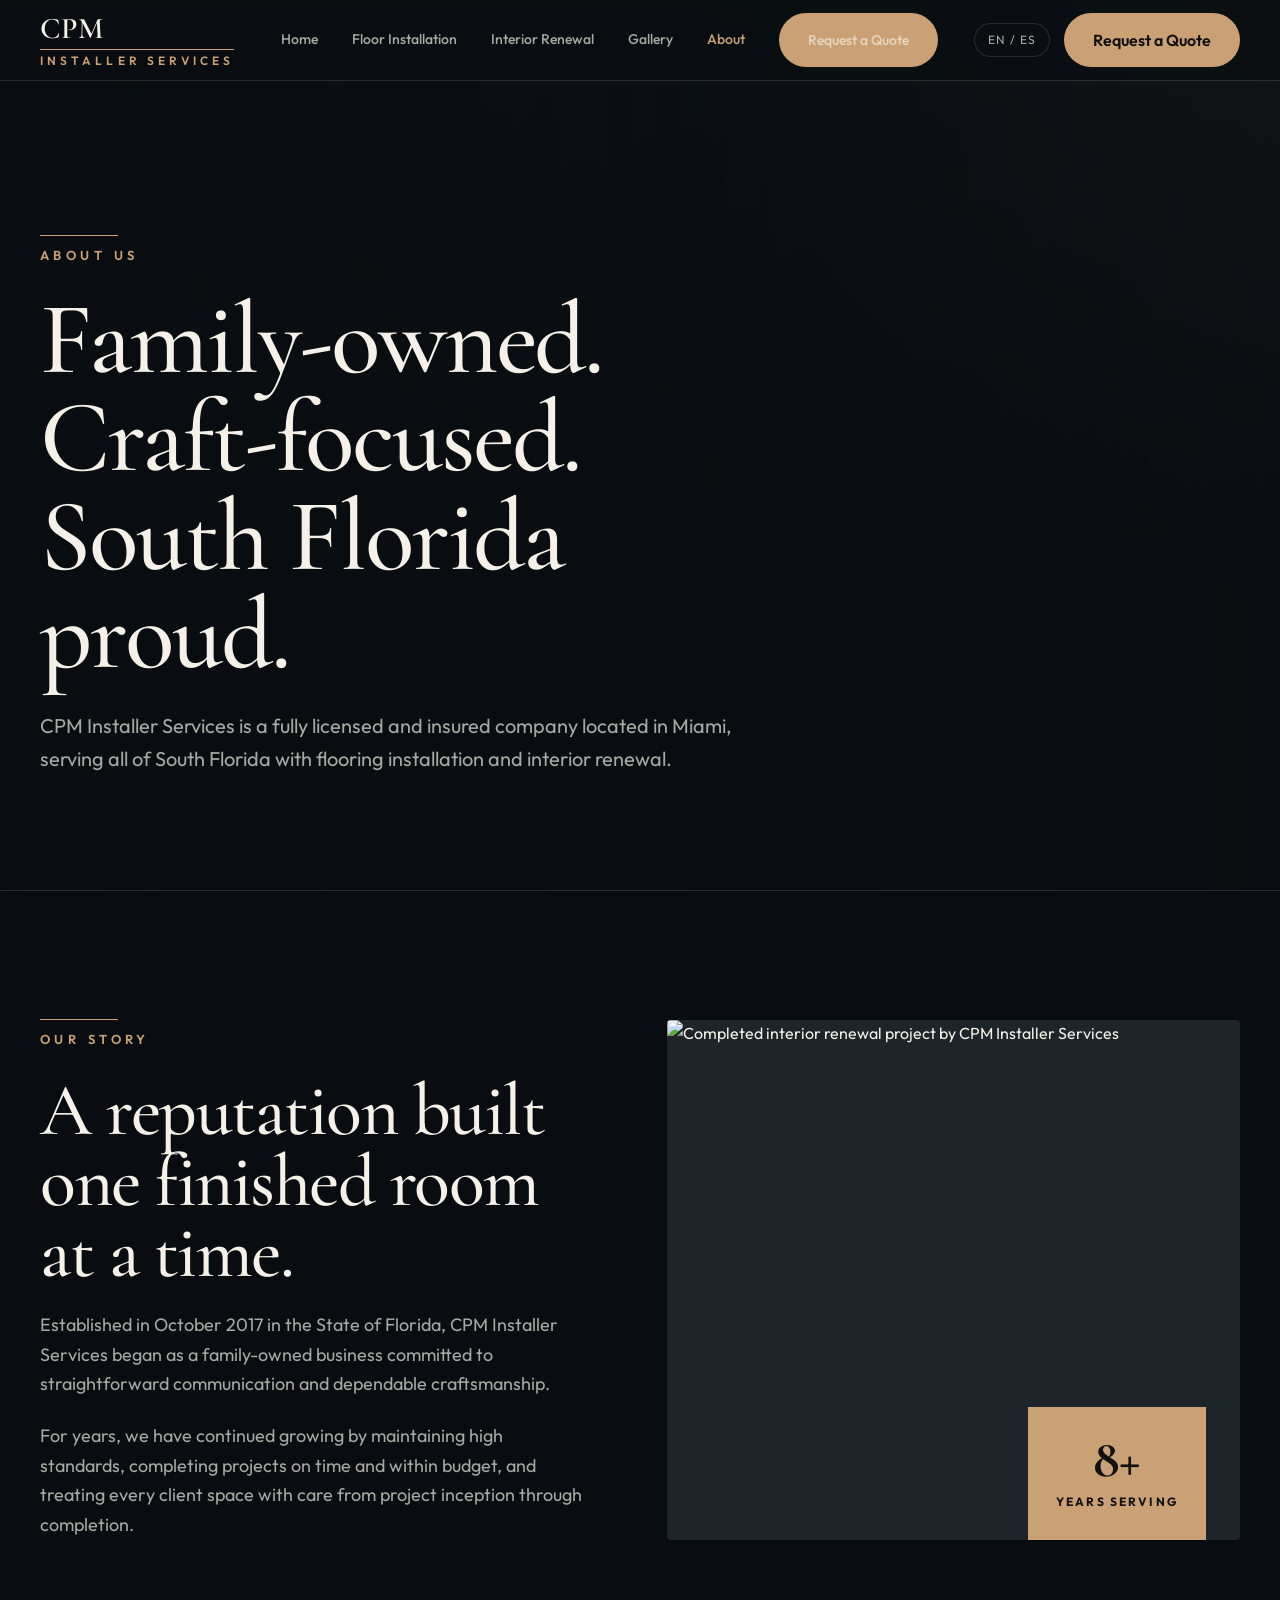
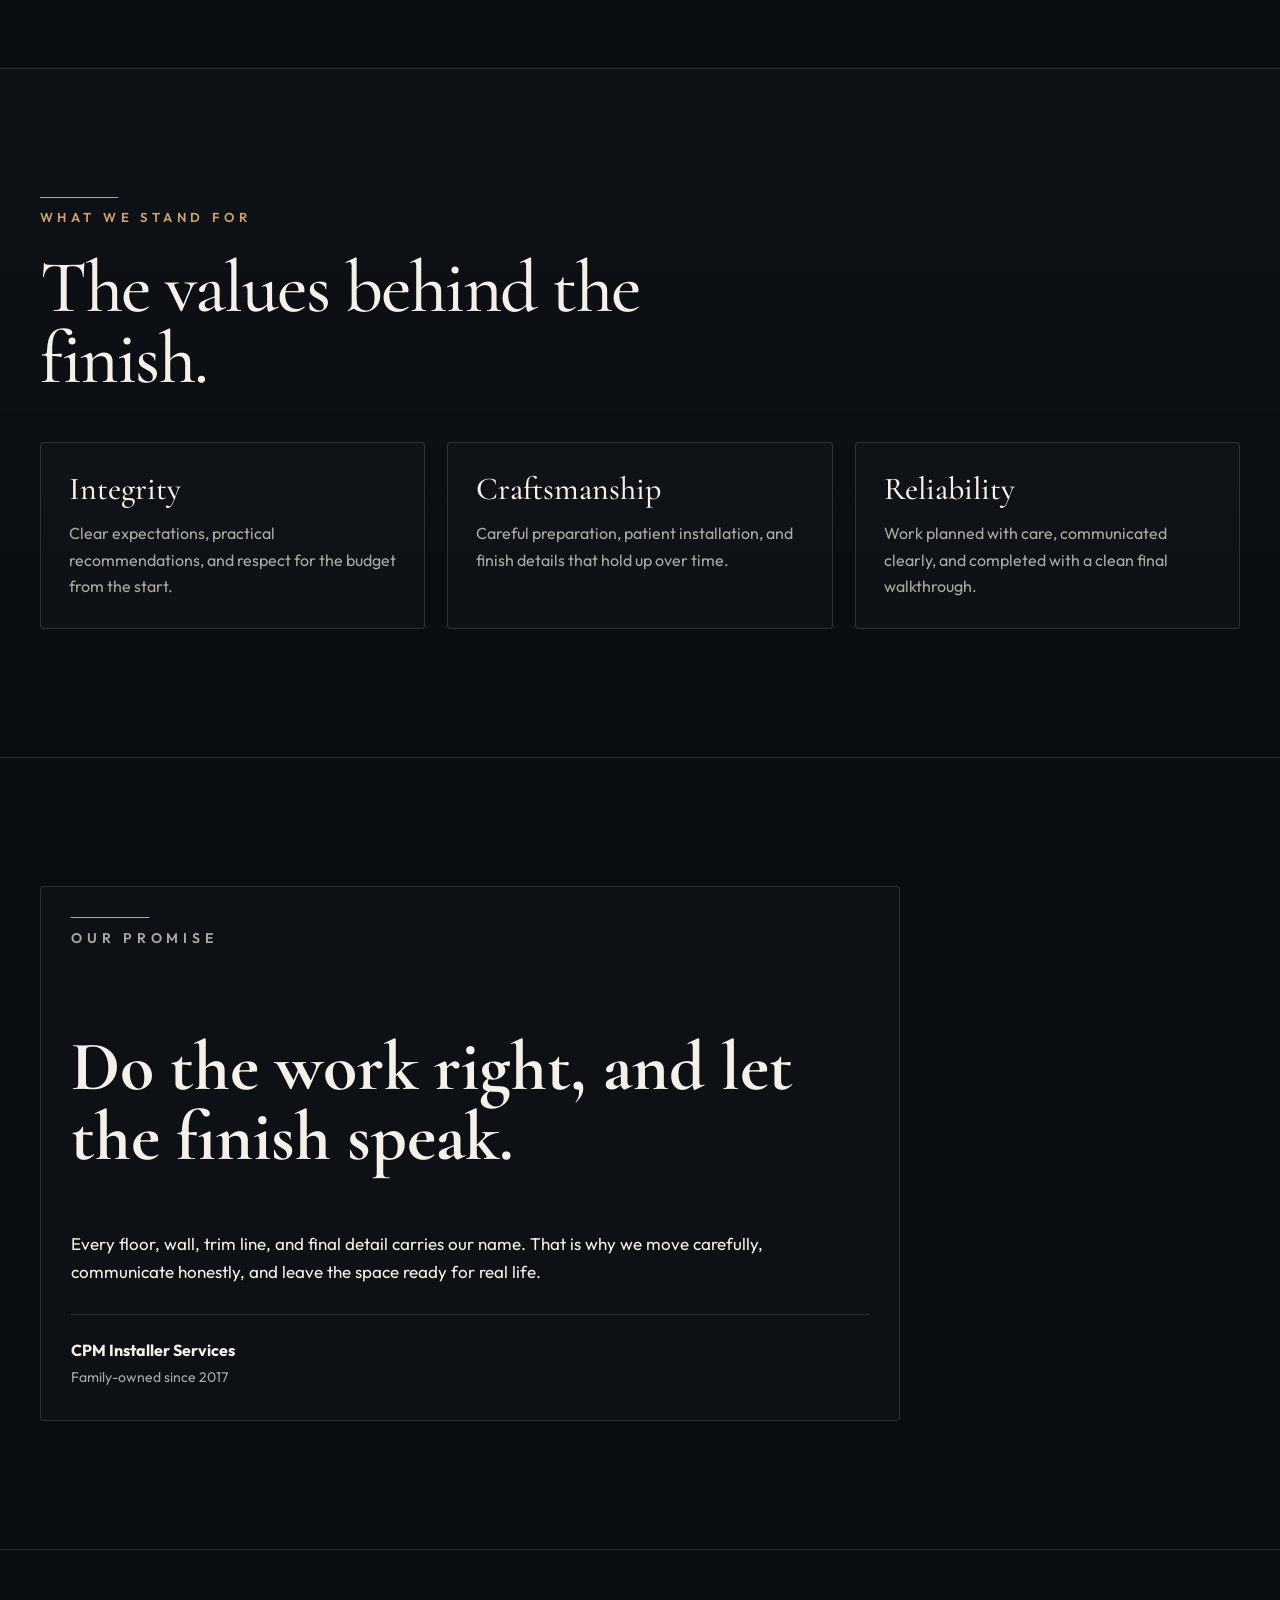
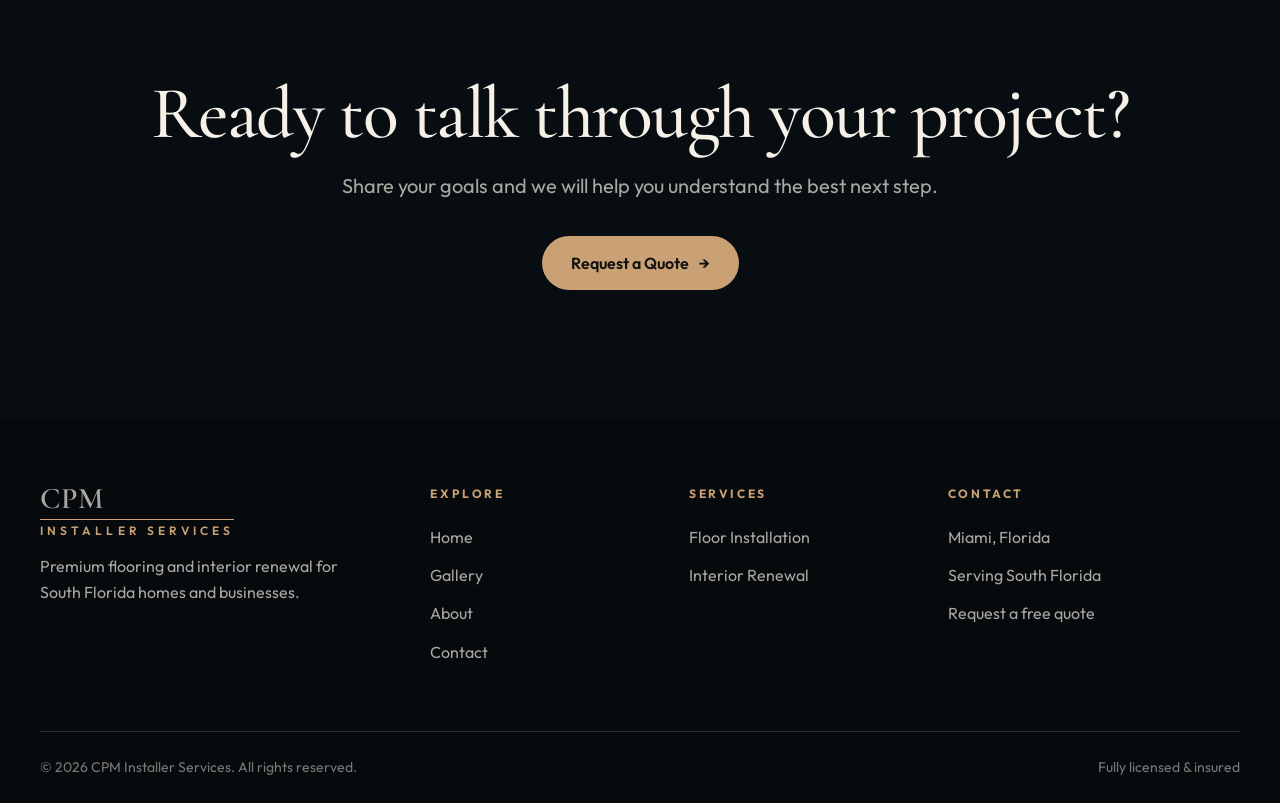
==== about.html @ 87f03cfb "upgrade style by codex" ====
<!DOCTYPE html>
<html lang="en">
<head>
  <meta charset="UTF-8">
  <meta name="viewport" content="width=device-width, initial-scale=1.0">
  <meta name="description" content="Learn about CPM Installer Services, a family-owned flooring and interior renewal company serving South Florida.">
  <title>About | CPM Installer Services</title>
  <link rel="preconnect" href="https://fonts.googleapis.com">
  <link rel="preconnect" href="https://fonts.gstatic.com" crossorigin>
  <link rel="stylesheet" href="./assets/css/style1.css">
</head>
<body>
  <div class="page-shell">
    <header class="site-header">
      <div class="container header-inner">
        <a class="brand" href="./index.html" aria-label="CPM Installer Services home">
          <span class="brand-main">CPM</span>
          <span class="brand-sub">Installer Services</span>
        </a>
        <nav class="main-nav" id="siteNav" aria-label="Primary navigation">
          <a href="./index.html">Home</a>
          <a href="./flooring.html">Floor Installation</a>
          <a href="./interior-renewal.html">Interior Renewal</a>
          <a href="./gallery.html">Gallery</a>
          <a href="./about.html">About</a>
          <a class="btn btn-primary mobile-quote" href="./contact.html">Request a Quote</a>
        </nav>
        <div class="header-actions">
          <span class="language-pill" aria-label="Language options">EN / ES</span>
          <a class="btn btn-primary" href="./contact.html">Request a Quote</a>
        </div>
        <button class="nav-toggle" id="navToggle" type="button" aria-label="Toggle navigation" aria-expanded="false" aria-controls="siteNav">
          <span class="nav-toggle-lines" aria-hidden="true"><span></span><span></span><span></span></span>
        </button>
      </div>
    </header>

    <main>
      <section class="page-hero" style="--page-hero-image: url('./assets/img/interior(18).jpg');">
        <div class="container">
          <span class="eyebrow">About Us</span>
          <h1>Family-owned. Craft-focused. South Florida proud.</h1>
          <p>CPM Installer Services is a fully licensed and insured company located in Miami, serving all of South Florida with flooring installation and interior renewal.</p>
        </div>
      </section>

      <section class="section" aria-labelledby="about-story-heading">
        <div class="container split">
          <div class="split-copy">
            <span class="eyebrow">Our Story</span>
            <h2 id="about-story-heading">A reputation built one finished room at a time.</h2>
            <p>Established in October 2017 in the State of Florida, CPM Installer Services began as a family-owned business committed to straightforward communication and dependable craftsmanship.</p>
            <p>For years, we have continued growing by maintaining high standards, completing projects on time and within budget, and treating every client space with care from project inception through completion.</p>
          </div>
          <div class="story-image">
            <img src="./assets/img/interior(20).jpg" alt="Completed interior renewal project by CPM Installer Services">
            <div class="story-badge">
              <strong>8+</strong>
              <span>Years Serving</span>
            </div>
          </div>
        </div>
      </section>

      <section class="section section-alt" aria-labelledby="values-heading">
        <div class="container">
          <div class="section-heading">
            <span class="eyebrow">What We Stand For</span>
            <h2 id="values-heading">The values behind the finish.</h2>
          </div>
          <div class="detail-grid">
            <article class="value-card">
              <h3>Integrity</h3>
              <p>Clear expectations, practical recommendations, and respect for the budget from the start.</p>
            </article>
            <article class="value-card">
              <h3>Craftsmanship</h3>
              <p>Careful preparation, patient installation, and finish details that hold up over time.</p>
            </article>
            <article class="value-card">
              <h3>Reliability</h3>
              <p>Work planned with care, communicated clearly, and completed with a clean final walkthrough.</p>
            </article>
          </div>
        </div>
      </section>

      <section class="section" aria-labelledby="promise-heading">
        <div class="container">
          <div class="testimonial-card" style="max-width: 860px;">
            <span class="eyebrow">Our Promise</span>
            <h2 id="promise-heading" style="font-family: 'Cormorant Garamond', Georgia, serif; font-size: clamp(42px, 6vw, 70px); line-height: 1;">Do the work right, and let the finish speak.</h2>
            <blockquote>Every floor, wall, trim line, and final detail carries our name. That is why we move carefully, communicate honestly, and leave the space ready for real life.</blockquote>
            <footer>
              <strong>CPM Installer Services</strong>
              <span>Family-owned since 2017</span>
            </footer>
          </div>
        </div>
      </section>

      <section class="cta-band" style="background-image: url('./assets/img/fondo-madera.jpg');" aria-labelledby="about-cta-heading">
        <div class="container">
          <h2 id="about-cta-heading">Ready to talk through your project?</h2>
          <p>Share your goals and we will help you understand the best next step.</p>
          <div class="hero-actions" style="justify-content: center;">
            <a class="btn btn-primary" href="./contact.html">Request a Quote <span aria-hidden="true">&rarr;</span></a>
          </div>
        </div>
      </section>
    </main>

    <footer class="site-footer">
      <div class="container footer-main">
        <div>
          <a class="brand" href="./index.html" aria-label="CPM Installer Services home">
            <span class="brand-main">CPM</span>
            <span class="brand-sub">Installer Services</span>
          </a>
          <p>Premium flooring and interior renewal for South Florida homes and businesses.</p>
        </div>
        <div>
          <h3>Explore</h3>
          <ul class="footer-links">
            <li><a href="./index.html">Home</a></li>
            <li><a href="./gallery.html">Gallery</a></li>
            <li><a href="./about.html">About</a></li>
            <li><a href="./contact.html">Contact</a></li>
          </ul>
        </div>
        <div>
          <h3>Services</h3>
          <ul class="footer-links">
            <li><a href="./flooring.html">Floor Installation</a></li>
            <li><a href="./interior-renewal.html">Interior Renewal</a></li>
          </ul>
        </div>
        <div>
          <h3>Contact</h3>
          <ul class="footer-contact">
            <li>Miami, Florida</li>
            <li>Serving South Florida</li>
            <li><a href="./contact.html">Request a free quote</a></li>
          </ul>
        </div>
      </div>
      <div class="container footer-bottom">
        <span>&copy; 2026 CPM Installer Services. All rights reserved.</span>
        <span>Fully licensed &amp; insured</span>
      </div>
    </footer>
  </div>

  <script src="./assets/js/js2.js"></script>
</body>
</html>
---- assets/css/style1.css ----
@import url('https://fonts.googleapis.com/css2?family=Cormorant+Garamond:wght@400;500;600;700&family=Outfit:wght@300;400;500;600;700&display=swap');

:root {
  --obsidian: #090d11;
  --charcoal: #10151a;
  --charcoal-soft: #151b20;
  --ink: #1d242a;
  --ivory: #f5f1e8;
  --muted: rgba(245, 241, 232, 0.68);
  --faint: rgba(245, 241, 232, 0.1);
  --champagne: #caa174;
  --champagne-hover: #ddb482;
  --line: rgba(245, 241, 232, 0.14);
  --shadow: 0 24px 70px rgba(0, 0, 0, 0.34);
  --container: 1200px;
}

* {
  box-sizing: border-box;
}

html {
  scroll-behavior: smooth;
}

body {
  margin: 0;
  min-width: 320px;
  overflow-x: hidden;
  background: var(--obsidian);
  color: var(--ivory);
  font-family: 'Outfit', Arial, sans-serif;
  font-size: 16px;
  line-height: 1.65;
}

body.nav-open {
  overflow: hidden;
}

img {
  display: block;
  max-width: 100%;
}

a {
  color: inherit;
  text-decoration: none;
}

button,
input,
select,
textarea {
  font: inherit;
}

.page-shell {
  min-height: 100vh;
  background:
    radial-gradient(circle at top right, rgba(202, 161, 116, 0.08), transparent 34rem),
    linear-gradient(180deg, var(--charcoal), var(--obsidian) 38rem);
}

.container {
  width: min(100% - 40px, var(--container));
  margin: 0 auto;
}

.site-header {
  position: sticky;
  top: 0;
  z-index: 30;
  border-bottom: 1px solid var(--line);
  background: rgba(9, 13, 17, 0.86);
  -webkit-backdrop-filter: blur(18px);
  backdrop-filter: blur(18px);
}

.header-inner {
  display: flex;
  align-items: center;
  min-height: 80px;
  gap: 28px;
}

.brand {
  display: inline-flex;
  flex-direction: column;
  line-height: 1;
  min-width: 205px;
}

.brand-main {
  font-family: 'Cormorant Garamond', Georgia, serif;
  font-size: 30px;
  font-weight: 600;
  letter-spacing: 0.04em;
  text-transform: uppercase;
}

.brand-sub {
  width: max-content;
  margin-top: 5px;
  padding-top: 5px;
  border-top: 1px solid var(--champagne);
  color: var(--champagne);
  font-size: 12px;
  font-weight: 600;
  letter-spacing: 0.34em;
  text-transform: uppercase;
}

.main-nav {
  display: flex;
  align-items: center;
  justify-content: center;
  flex: 1;
  gap: 34px;
}

.main-nav a {
  color: var(--muted);
  font-size: 14px;
  font-weight: 500;
  transition: color 180ms ease;
}

.main-nav a:hover,
.main-nav a:focus,
.main-nav a.active {
  color: var(--champagne);
}

.header-actions {
  display: flex;
  align-items: center;
  gap: 14px;
}

.language-pill {
  display: inline-flex;
  align-items: center;
  min-height: 34px;
  padding: 0 13px;
  border: 1px solid var(--line);
  border-radius: 999px;
  color: var(--muted);
  font-size: 12px;
  letter-spacing: 0.08em;
  transition: border-color 180ms ease, color 180ms ease;
}

.language-pill:hover,
.language-pill:focus {
  border-color: var(--champagne);
  color: var(--champagne);
}

.nav-toggle {
  display: none;
  width: 42px;
  height: 42px;
  margin-left: auto;
  padding: 0;
  border: 1px solid var(--line);
  border-radius: 999px;
  background: transparent;
  color: var(--ivory);
  cursor: pointer;
  place-items: center;
}

.nav-toggle-lines {
  display: grid;
  gap: 5px;
}

.nav-toggle-lines span {
  display: block;
  width: 18px;
  height: 2px;
  background: currentColor;
}

.mobile-quote {
  display: none;
}

.btn {
  display: inline-flex;
  align-items: center;
  justify-content: center;
  gap: 10px;
  min-height: 54px;
  padding: 0 28px;
  border: 1px solid transparent;
  border-radius: 999px;
  font-weight: 600;
  line-height: 1;
  cursor: pointer;
  transition: transform 180ms ease, background-color 180ms ease, border-color 180ms ease, color 180ms ease;
}

.btn:hover,
.btn:focus {
  transform: translateY(-1px);
}

.btn-primary {
  background: var(--champagne);
  color: #111;
}

.btn-primary:hover,
.btn-primary:focus {
  background: var(--champagne-hover);
}

.btn-secondary {
  border-color: rgba(245, 241, 232, 0.28);
  color: var(--ivory);
  background: rgba(255, 255, 255, 0.02);
}

.btn-secondary:hover,
.btn-secondary:focus {
  border-color: var(--champagne);
  color: var(--champagne);
}

.link-arrow {
  color: var(--champagne);
  font-weight: 500;
  transition: gap 180ms ease, color 180ms ease;
}

.link-arrow:hover,
.link-arrow:focus {
  color: var(--champagne-hover);
}

.hero {
  position: relative;
  display: flex;
  align-items: flex-end;
  min-height: min(840px, calc(100vh - 118px));
  overflow: hidden;
  background-position: center;
  background-size: cover;
}

.hero::before {
  content: "";
  position: absolute;
  inset: 0;
  background:
    linear-gradient(90deg, rgba(9, 13, 17, 0.94) 0%, rgba(9, 13, 17, 0.65) 48%, rgba(9, 13, 17, 0.54) 100%),
    linear-gradient(180deg, rgba(9, 13, 17, 0.1) 0%, rgba(9, 13, 17, 0.72) 100%);
}

.hero-content {
  position: relative;
  z-index: 1;
  width: min(100%, 790px);
  padding: clamp(76px, 13vh, 170px) 0 clamp(58px, 10vh, 120px);
}

.eyebrow {
  display: inline-block;
  margin: 0 0 24px;
  color: var(--champagne);
  font-size: 13px;
  font-weight: 600;
  letter-spacing: 0.34em;
  text-transform: uppercase;
}

.eyebrow::before {
  content: "";
  display: block;
  width: 78px;
  height: 1px;
  margin-bottom: 9px;
  background: var(--champagne);
}

.hero h1,
.page-hero h1,
.section-heading h2,
.split-copy h2,
.cta-band h2 {
  margin: 0;
  font-family: 'Cormorant Garamond', Georgia, serif;
  font-weight: 500;
  line-height: 0.96;
  letter-spacing: -0.02em;
}

.hero h1 {
  font-size: clamp(58px, 8vw, 112px);
  max-width: 850px;
}

.lead {
  max-width: 690px;
  margin: 26px 0 0;
  color: var(--muted);
  font-size: clamp(18px, 2vw, 22px);
  font-weight: 500;
}

.hero-actions,
.section-actions {
  display: flex;
  flex-wrap: wrap;
  gap: 16px;
  margin-top: 34px;
}

.stats-strip {
  display: grid;
  grid-template-columns: repeat(4, 1fr);
  border-top: 1px solid var(--line);
  border-bottom: 1px solid var(--line);
  background: rgba(9, 13, 17, 0.72);
}

.stat-item {
  padding: 30px 28px;
  border-right: 1px solid var(--line);
}

.stat-item:last-child {
  border-right: 0;
}

.stat-number {
  display: block;
  font-family: 'Cormorant Garamond', Georgia, serif;
  font-size: clamp(42px, 5vw, 62px);
  line-height: 1;
}

.stat-label {
  display: block;
  margin-top: 8px;
  color: var(--champagne);
  font-size: 12px;
  font-weight: 600;
  letter-spacing: 0.18em;
  text-transform: uppercase;
}

.section {
  padding: clamp(78px, 10vw, 130px) 0;
  border-bottom: 1px solid var(--line);
}

.section-alt {
  background: linear-gradient(180deg, rgba(255, 255, 255, 0.018), rgba(255, 255, 255, 0));
}

.section-heading {
  max-width: 760px;
  margin-bottom: 48px;
}

.section-heading h2,
.split-copy h2,
.cta-band h2 {
  font-size: clamp(44px, 6vw, 74px);
}

.section-heading p,
.split-copy p {
  margin: 22px 0 0;
  color: var(--muted);
  font-size: 18px;
}

.services-grid {
  display: grid;
  grid-template-columns: repeat(2, minmax(0, 1fr));
  gap: 28px;
}

.service-card {
  position: relative;
  display: flex;
  align-items: flex-end;
  min-height: 460px;
  overflow: hidden;
  border: 1px solid var(--line);
  border-radius: 4px;
  background: var(--ink);
}

.service-card img,
.gallery-item img,
.work-tile img,
.story-image img {
  width: 100%;
  height: 100%;
  object-fit: cover;
  transition: transform 500ms ease, filter 500ms ease;
}

.service-card img {
  position: absolute;
  inset: 0;
  filter: saturate(0.9) brightness(0.74);
}

.service-card::after {
  content: "";
  position: absolute;
  inset: 0;
  background: linear-gradient(180deg, transparent 18%, rgba(9, 13, 17, 0.9) 100%);
}

.service-card:hover img,
.gallery-item:hover img,
.work-tile:hover img {
  transform: scale(1.045);
  filter: saturate(1.02) brightness(0.86);
}

.service-card-content {
  position: relative;
  z-index: 1;
  padding: 34px;
}

.service-card h3,
.process-card h3,
.testimonial-card h3,
.value-card h3,
.detail-card h3 {
  margin: 0;
  font-family: 'Cormorant Garamond', Georgia, serif;
  font-size: 32px;
  font-weight: 500;
  line-height: 1.1;
}

.service-card p,
.process-card p,
.testimonial-card p,
.value-card p,
.detail-card p {
  margin: 14px 0 0;
  color: var(--muted);
}

.split {
  display: grid;
  grid-template-columns: minmax(0, 0.96fr) minmax(0, 1fr);
  gap: clamp(36px, 7vw, 76px);
  align-items: center;
}

.story-image {
  position: relative;
  overflow: hidden;
  min-height: 520px;
  border-radius: 4px;
  background: var(--ink);
}

.story-badge {
  position: absolute;
  right: 34px;
  bottom: 0;
  min-width: 170px;
  padding: 28px;
  background: var(--champagne);
  color: #111;
  text-align: center;
}

.story-badge strong {
  display: block;
  font-family: 'Cormorant Garamond', Georgia, serif;
  font-size: 54px;
  line-height: 0.9;
}

.story-badge span {
  display: block;
  margin-top: 8px;
  font-size: 12px;
  font-weight: 700;
  letter-spacing: 0.18em;
  text-transform: uppercase;
}

.process-grid {
  display: grid;
  grid-template-columns: repeat(4, 1fr);
  gap: 28px;
}

.process-card,
.testimonial-card,
.value-card,
.detail-card {
  border-top: 1px solid var(--line);
  padding-top: 30px;
}

.process-number {
  display: block;
  margin-bottom: 18px;
  color: rgba(202, 161, 116, 0.38);
  font-family: 'Cormorant Garamond', Georgia, serif;
  font-size: 42px;
  line-height: 1;
}

.masonry-grid {
  display: grid;
  grid-template-columns: 1.2fr 0.8fr 0.8fr;
  grid-auto-rows: 210px;
  gap: 16px;
}

.work-tile,
.gallery-item {
  position: relative;
  overflow: hidden;
  border-radius: 4px;
  background: var(--ink);
}

.work-tile.large {
  grid-row: span 2;
}

.work-tile::after,
.gallery-item::after {
  content: "";
  position: absolute;
  inset: 0;
  background: linear-gradient(180deg, transparent, rgba(9, 13, 17, 0.28));
  pointer-events: none;
}

.testimonials-grid {
  display: grid;
  grid-template-columns: repeat(3, 1fr);
  gap: 24px;
}

.testimonial-card {
  padding: 30px;
  border: 1px solid var(--line);
  border-radius: 4px;
  background: rgba(255, 255, 255, 0.018);
}

.testimonial-card blockquote {
  margin: 0;
  color: var(--ivory);
  font-size: 17px;
}

.testimonial-card footer {
  margin-top: 28px;
  padding-top: 22px;
  border-top: 1px solid var(--line);
}

.testimonial-card strong {
  display: block;
}

.testimonial-card span {
  color: var(--muted);
  font-size: 14px;
}

.cta-band {
  position: relative;
  overflow: hidden;
  padding: clamp(84px, 10vw, 130px) 0;
  background-position: center;
  background-size: cover;
  text-align: center;
}

.cta-band::before {
  content: "";
  position: absolute;
  inset: 0;
  background: rgba(9, 13, 17, 0.72);
}

.cta-band .container {
  position: relative;
  z-index: 1;
}

.cta-band p {
  max-width: 620px;
  margin: 20px auto 0;
  color: var(--muted);
  font-size: 20px;
}

.page-hero {
  padding: clamp(92px, 12vw, 160px) 0 clamp(70px, 9vw, 120px);
  border-bottom: 1px solid var(--line);
  background:
    linear-gradient(90deg, rgba(9, 13, 17, 0.95), rgba(9, 13, 17, 0.62)),
    var(--page-hero-image, none);
  background-position: center;
  background-size: cover;
}

.page-hero h1 {
  max-width: 760px;
  font-size: clamp(56px, 8vw, 104px);
}

.page-hero p {
  max-width: 720px;
  margin: 26px 0 0;
  color: var(--muted);
  font-size: 20px;
}

.detail-grid {
  display: grid;
  grid-template-columns: repeat(3, 1fr);
  gap: 22px;
}

.detail-card,
.value-card {
  padding: 28px;
  border: 1px solid var(--line);
  border-radius: 4px;
  background: rgba(255, 255, 255, 0.018);
}

.list-grid {
  display: grid;
  grid-template-columns: repeat(3, 1fr);
  gap: 14px;
  margin: 30px 0 0;
  padding: 0;
  list-style: none;
}

.list-grid li {
  padding: 16px 18px;
  border: 1px solid var(--line);
  border-radius: 999px;
  color: var(--ivory);
  text-align: center;
}

.gallery-toolbar {
  display: flex;
  flex-wrap: wrap;
  gap: 12px;
  margin-bottom: 34px;
}

.filter-btn {
  min-height: 42px;
  padding: 0 18px;
  border: 1px solid var(--line);
  border-radius: 999px;
  background: transparent;
  color: var(--muted);
  cursor: pointer;
  font-size: 13px;
  font-weight: 700;
  letter-spacing: 0.16em;
  text-transform: uppercase;
  transition: border-color 180ms ease, color 180ms ease, background-color 180ms ease;
}

.filter-btn:hover,
.filter-btn:focus,
.filter-btn.active {
  border-color: var(--champagne);
  background: rgba(202, 161, 116, 0.08);
  color: var(--champagne);
}

.gallery-grid {
  display: grid;
  grid-template-columns: repeat(4, 1fr);
  grid-auto-rows: 250px;
  gap: 16px;
}

.gallery-item.wide {
  grid-column: span 2;
}

.gallery-item.tall {
  grid-row: span 2;
}

.gallery-caption {
  position: absolute;
  left: 18px;
  right: 18px;
  bottom: 18px;
  z-index: 1;
  color: var(--ivory);
  font-weight: 600;
}

.quote-layout {
  display: grid;
  grid-template-columns: minmax(0, 1.05fr) minmax(300px, 0.75fr);
  gap: 48px;
  align-items: start;
}

.quote-form {
  display: grid;
  gap: 18px;
  padding: 32px;
  border: 1px solid var(--line);
  border-radius: 4px;
  background: rgba(255, 255, 255, 0.025);
  box-shadow: var(--shadow);
}

.form-row {
  display: grid;
  grid-template-columns: repeat(2, 1fr);
  gap: 18px;
}

.field {
  display: grid;
  gap: 8px;
}

.field label {
  color: var(--champagne);
  font-size: 12px;
  font-weight: 700;
  letter-spacing: 0.16em;
  text-transform: uppercase;
}

.field input,
.field select,
.field textarea {
  width: 100%;
  min-height: 54px;
  padding: 13px 16px;
  border: 1px solid var(--line);
  border-radius: 4px;
  background: rgba(9, 13, 17, 0.72);
  color: var(--ivory);
  outline: none;
  transition: border-color 180ms ease, box-shadow 180ms ease;
}

.field textarea {
  min-height: 150px;
  resize: vertical;
}

.field input:focus,
.field select:focus,
.field textarea:focus {
  border-color: var(--champagne);
  box-shadow: 0 0 0 3px rgba(202, 161, 116, 0.14);
}

.contact-panel {
  padding: 32px;
  border: 1px solid var(--line);
  border-radius: 4px;
  background: rgba(255, 255, 255, 0.018);
}

.contact-list {
  display: grid;
  gap: 22px;
  margin: 0;
  padding: 0;
  list-style: none;
}

.contact-list span {
  display: block;
  color: var(--champagne);
  font-size: 12px;
  font-weight: 700;
  letter-spacing: 0.16em;
  text-transform: uppercase;
}

.contact-list strong {
  display: block;
  margin-top: 5px;
  color: var(--ivory);
  font-size: 18px;
}

.site-footer {
  background: #070a0d;
}

.footer-main {
  display: grid;
  grid-template-columns: 1.15fr 0.7fr 0.7fr 1fr;
  gap: 54px;
  padding: 66px 0;
}

.footer-main h3 {
  margin: 0 0 20px;
  color: var(--champagne);
  font-size: 12px;
  font-weight: 700;
  letter-spacing: 0.22em;
  text-transform: uppercase;
}

.footer-main p,
.footer-main a,
.footer-main li {
  color: var(--muted);
}

.footer-main a:hover,
.footer-main a:focus {
  color: var(--ivory);
}

.footer-links,
.footer-contact {
  display: grid;
  gap: 12px;
  margin: 0;
  padding: 0;
  list-style: none;
}

.footer-bottom {
  display: flex;
  justify-content: space-between;
  gap: 24px;
  padding: 24px 0;
  border-top: 1px solid var(--line);
  color: rgba(245, 241, 232, 0.48);
  font-size: 14px;
}

.social-links {
  display: flex;
  gap: 12px;
  margin-top: 24px;
}

.social-links a {
  display: grid;
  place-items: center;
  width: 40px;
  height: 40px;
  border: 1px solid var(--line);
  border-radius: 999px;
  color: var(--muted);
  font-size: 12px;
  font-weight: 700;
}

.hidden {
  display: none !important;
}

.visually-hidden {
  position: absolute;
  width: 1px;
  height: 1px;
  padding: 0;
  margin: -1px;
  overflow: hidden;
  clip: rect(0, 0, 0, 0);
  white-space: nowrap;
  border: 0;
}

@media (max-width: 980px) {
  .header-inner {
    justify-content: space-between;
    min-height: 72px;
    gap: 16px;
  }

  .main-nav,
  .header-actions {
    display: none;
  }

  .nav-toggle {
    display: grid;
    flex: 0 0 42px;
    margin-left: 0;
  }

  .main-nav.is-open {
    position: fixed;
    inset: 72px 0 auto;
    display: grid;
    gap: 0;
    padding: 20px;
    border-bottom: 1px solid var(--line);
    background: rgba(9, 13, 17, 0.98);
  }

  .main-nav.is-open a {
    padding: 16px 0;
    border-bottom: 1px solid var(--line);
    font-size: 18px;
  }

  .mobile-quote {
    display: inline-flex;
    margin-top: 16px;
    justify-self: start;
  }

  .stats-strip,
  .services-grid,
  .split,
  .process-grid,
  .testimonials-grid,
  .detail-grid,
  .quote-layout,
  .footer-main {
    grid-template-columns: 1fr;
  }

  .stat-item {
    border-right: 0;
    border-bottom: 1px solid var(--line);
  }

  .stat-item:last-child {
    border-bottom: 0;
  }

  .masonry-grid,
  .gallery-grid {
    grid-template-columns: repeat(2, 1fr);
  }

  .footer-bottom {
    flex-direction: column;
  }
}

@media (max-width: 640px) {
  .site-header .container {
    width: 100%;
    padding: 0 16px;
  }

  .container {
    width: min(100% - 32px, var(--container));
  }

  .brand {
    flex: 1 1 auto;
    min-width: 0;
  }

  .brand-main {
    font-size: 25px;
  }

  .brand-sub {
    max-width: 100%;
    font-size: 10px;
    letter-spacing: 0.26em;
  }

  .hero {
    min-height: min(720px, calc(100vh - 110px));
  }

  .hero-content {
    width: 100%;
    padding: 58px 0 54px;
  }

  .eyebrow {
    display: block;
    max-width: 100%;
    font-size: 11px;
    line-height: 1.8;
    letter-spacing: 0.2em;
  }

  .hero h1,
  .page-hero h1 {
    max-width: 100%;
    font-size: clamp(40px, 11vw, 52px);
    line-height: 1;
    letter-spacing: 0;
    overflow-wrap: normal;
  }

  .section-heading h2,
  .split-copy h2,
  .cta-band h2 {
    font-size: clamp(38px, 11vw, 50px);
    line-height: 1;
    letter-spacing: 0;
  }

  .lead,
  .page-hero p,
  .section-heading p,
  .split-copy p {
    font-size: 17px;
    line-height: 1.65;
  }

  .hero-actions,
  .section-actions {
    align-items: stretch;
    flex-direction: column;
  }

  .btn {
    width: 100%;
  }

  .section {
    padding: 72px 0;
  }

  .service-card {
    min-height: 390px;
  }

  .story-image {
    min-height: 430px;
  }

  .story-badge {
    right: 18px;
    padding: 22px;
  }

  .masonry-grid,
  .gallery-grid,
  .list-grid,
  .form-row {
    grid-template-columns: 1fr;
  }

  .work-tile.large,
  .gallery-item.wide,
  .gallery-item.tall {
    grid-column: auto;
    grid-row: auto;
  }

  .masonry-grid,
  .gallery-grid {
    grid-auto-rows: 280px;
  }

  .quote-form,
  .contact-panel {
    padding: 24px;
  }
}
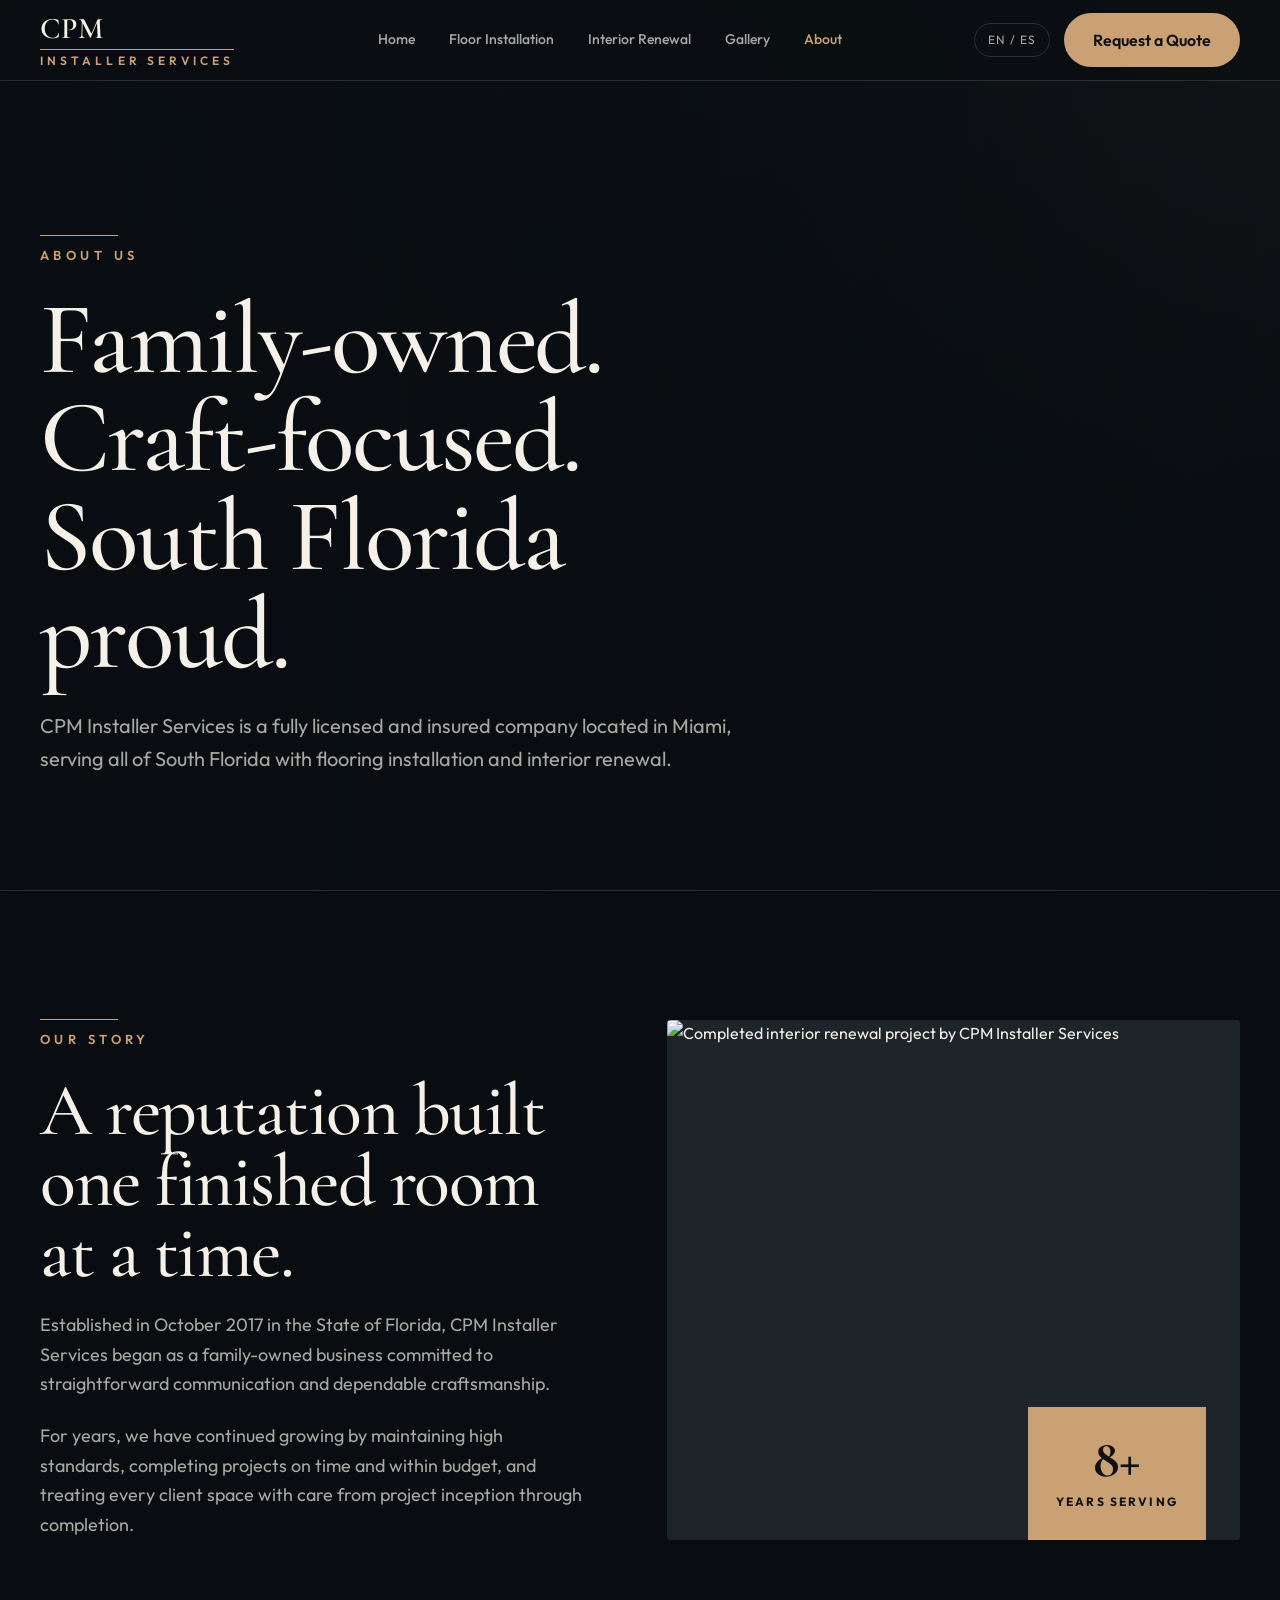
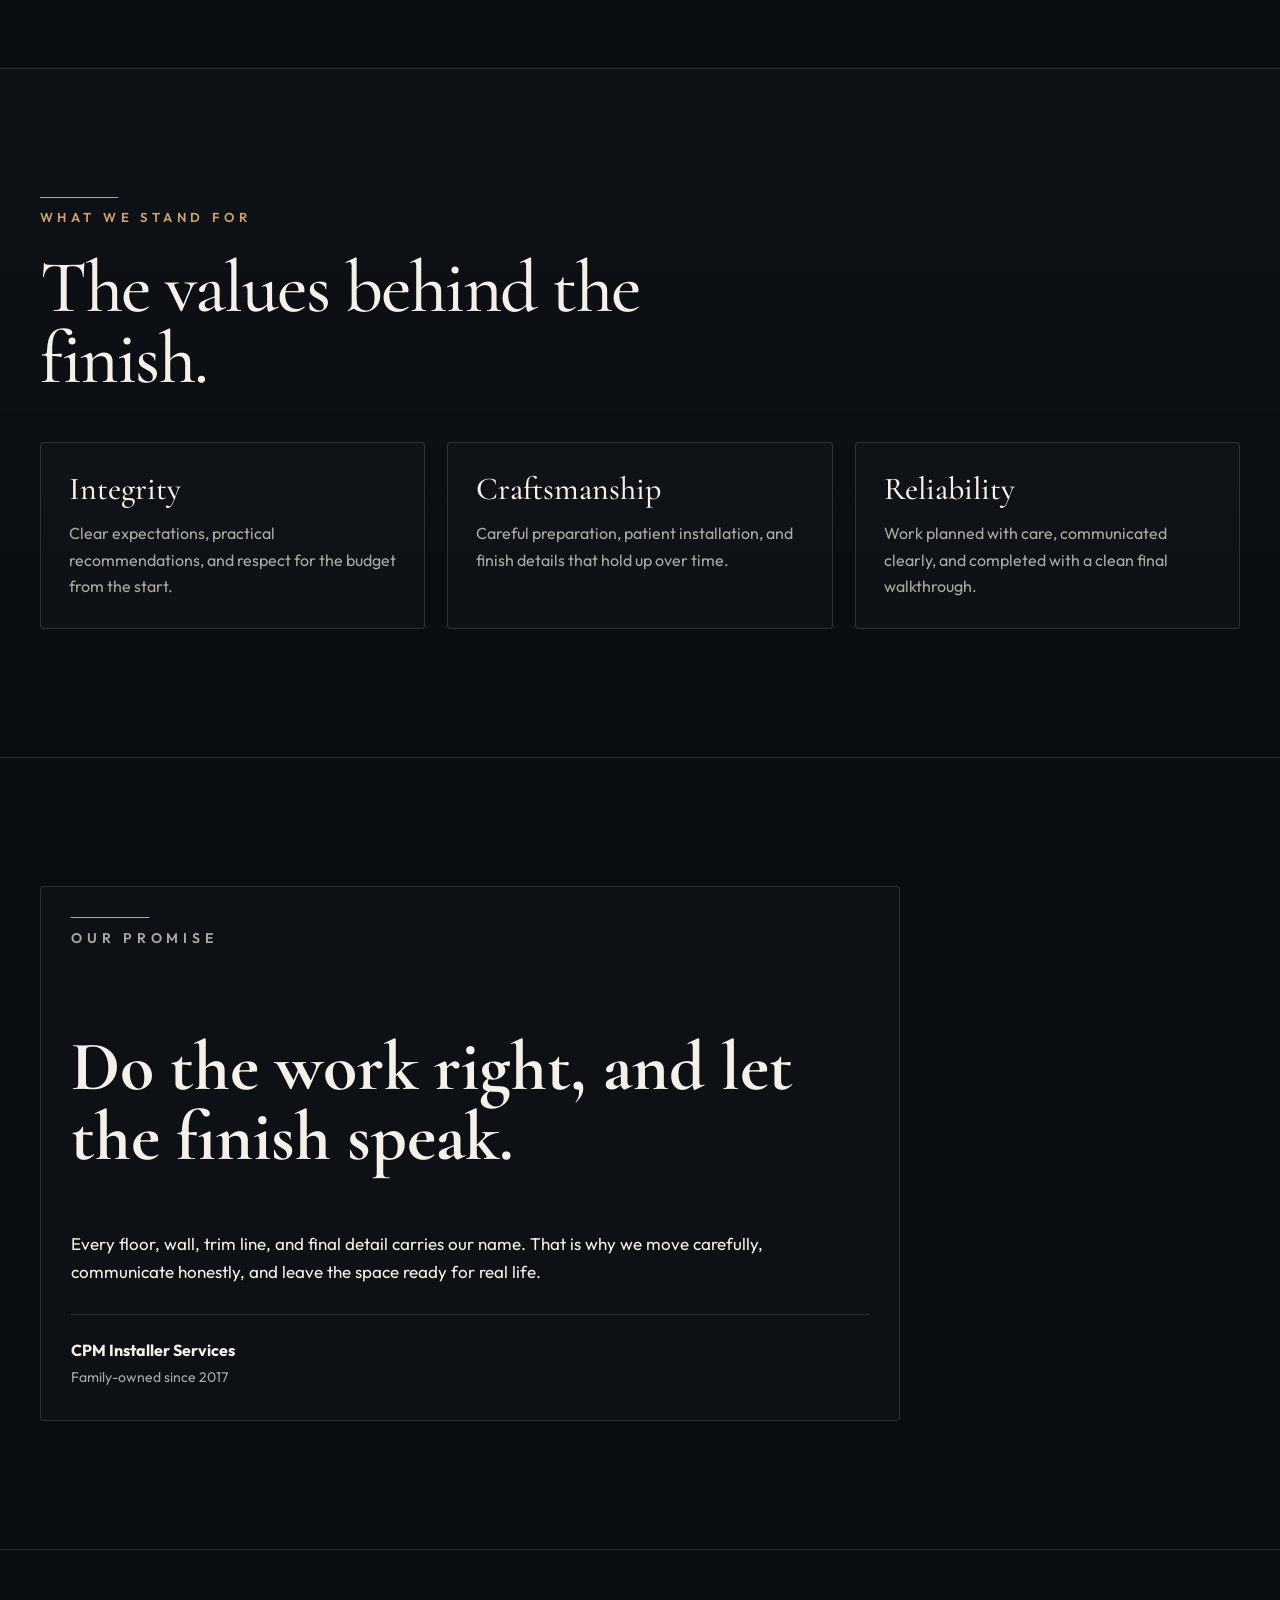
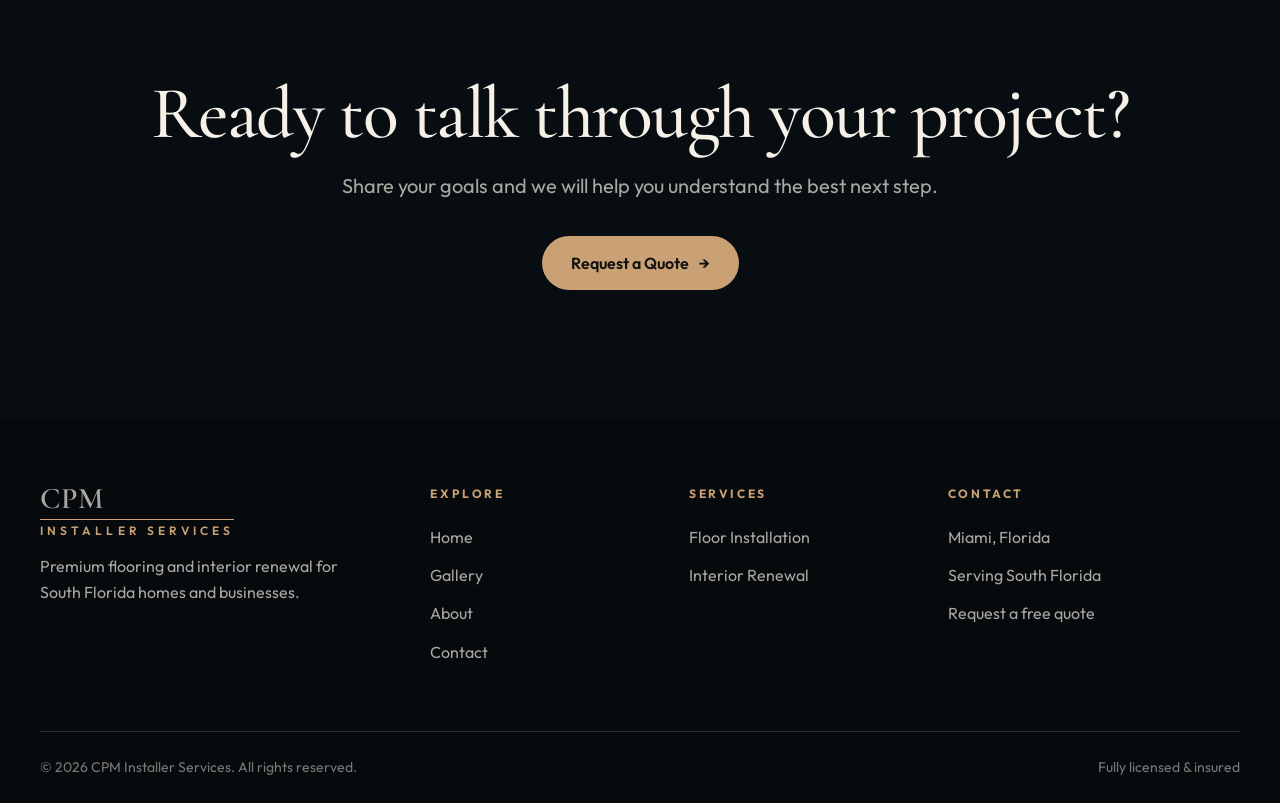
==== commit 92ee8b26: "Fix header CTA and add optimized project images" ====
--- a/about.html
+++ b/about.html
@@ -23,7 +23,6 @@
           <a href="./interior-renewal.html">Interior Renewal</a>
           <a href="./gallery.html">Gallery</a>
           <a href="./about.html">About</a>
-          <a class="btn btn-primary mobile-quote" href="./contact.html">Request a Quote</a>
         </nav>
         <div class="header-actions">
           <span class="language-pill" aria-label="Language options">EN / ES</span>
--- a/assets/css/style1.css
+++ b/assets/css/style1.css
@@ -183,10 +183,6 @@
   background: currentColor;
 }
 
-.mobile-quote {
-  display: none;
-}
-
 .btn {
   display: inline-flex;
   align-items: center;
@@ -661,6 +657,55 @@
   text-align: center;
 }
 
+.material-grid {
+  gap: 12px;
+}
+
+.material-grid .material-card {
+  position: relative;
+  display: flex;
+  align-items: flex-end;
+  min-height: 132px;
+  padding: 0;
+  overflow: hidden;
+  border-radius: 6px;
+  background: var(--ink);
+  isolation: isolate;
+}
+
+.material-card::after {
+  content: "";
+  position: absolute;
+  inset: 0;
+  z-index: -1;
+  background: linear-gradient(180deg, rgba(9, 13, 17, 0.1), rgba(9, 13, 17, 0.88));
+}
+
+.material-card img {
+  position: absolute;
+  inset: 0;
+  z-index: -2;
+  width: 100%;
+  height: 100%;
+  object-fit: cover;
+  opacity: 0.68;
+  transition: transform 240ms ease, opacity 240ms ease;
+}
+
+.material-card:hover img {
+  transform: scale(1.04);
+  opacity: 0.82;
+}
+
+.material-card span {
+  padding: 15px 16px;
+  color: var(--ivory);
+  font-size: 14px;
+  font-weight: 600;
+  line-height: 1.25;
+  text-align: left;
+}
+
 .gallery-toolbar {
   display: flex;
   flex-wrap: wrap;
@@ -900,9 +945,24 @@
     gap: 16px;
   }
 
-  .main-nav,
+  .main-nav {
+    display: none;
+  }
+
   .header-actions {
+    display: flex;
+    gap: 0;
+  }
+
+  .header-actions .language-pill {
     display: none;
+  }
+
+  .header-actions .btn {
+    width: auto;
+    min-height: 42px;
+    padding: 0 16px;
+    font-size: 13px;
   }
 
   .nav-toggle {
@@ -925,12 +985,6 @@
     padding: 16px 0;
     border-bottom: 1px solid var(--line);
     font-size: 18px;
-  }
-
-  .mobile-quote {
-    display: inline-flex;
-    margin-top: 16px;
-    justify-self: start;
   }
 
   .stats-strip,
@@ -958,6 +1012,10 @@
     grid-template-columns: repeat(2, 1fr);
   }
 
+  .material-grid {
+    grid-template-columns: repeat(2, minmax(0, 1fr));
+  }
+
   .footer-bottom {
     flex-direction: column;
   }
@@ -1081,3 +1139,15 @@
     padding: 24px;
   }
 }
+
+@media (max-width: 420px) {
+  .brand-sub {
+    font-size: 9px;
+    letter-spacing: 0.18em;
+  }
+
+  .header-actions .btn {
+    padding: 0 12px;
+    font-size: 12px;
+  }
+}
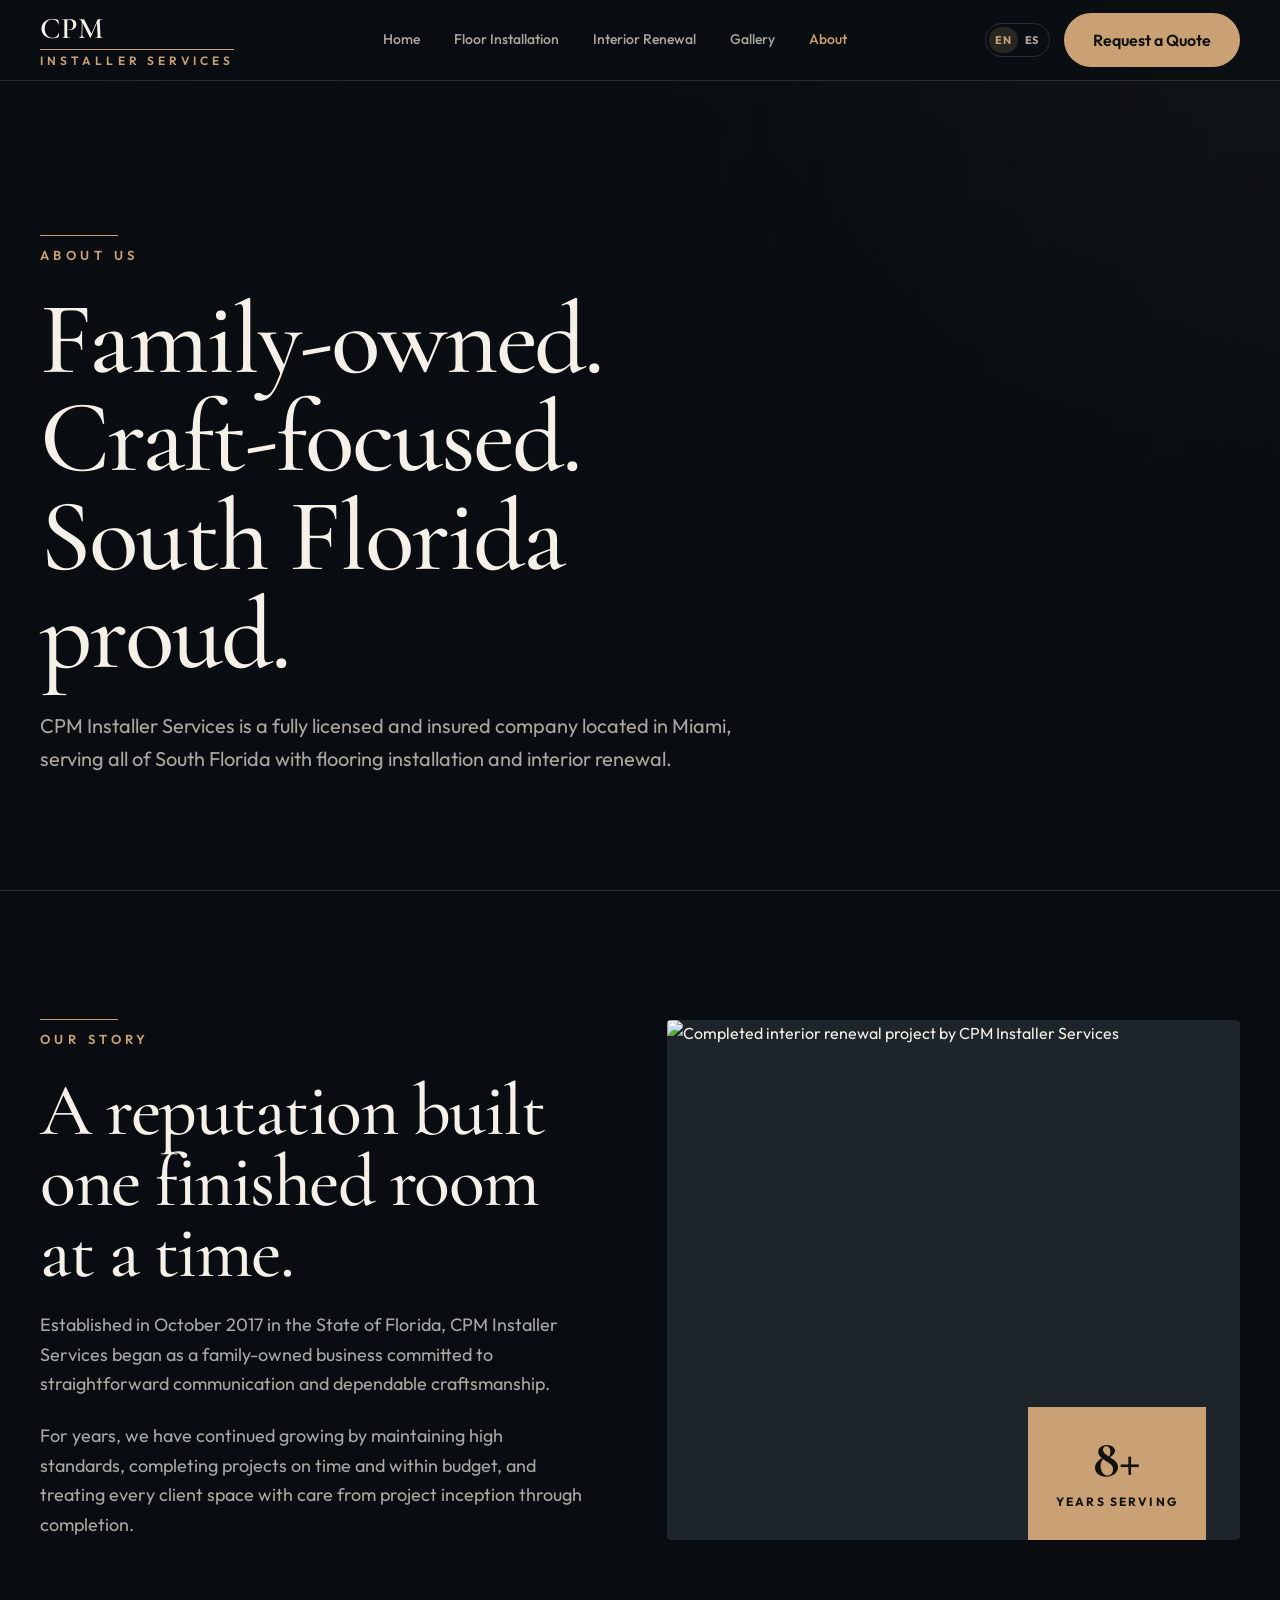
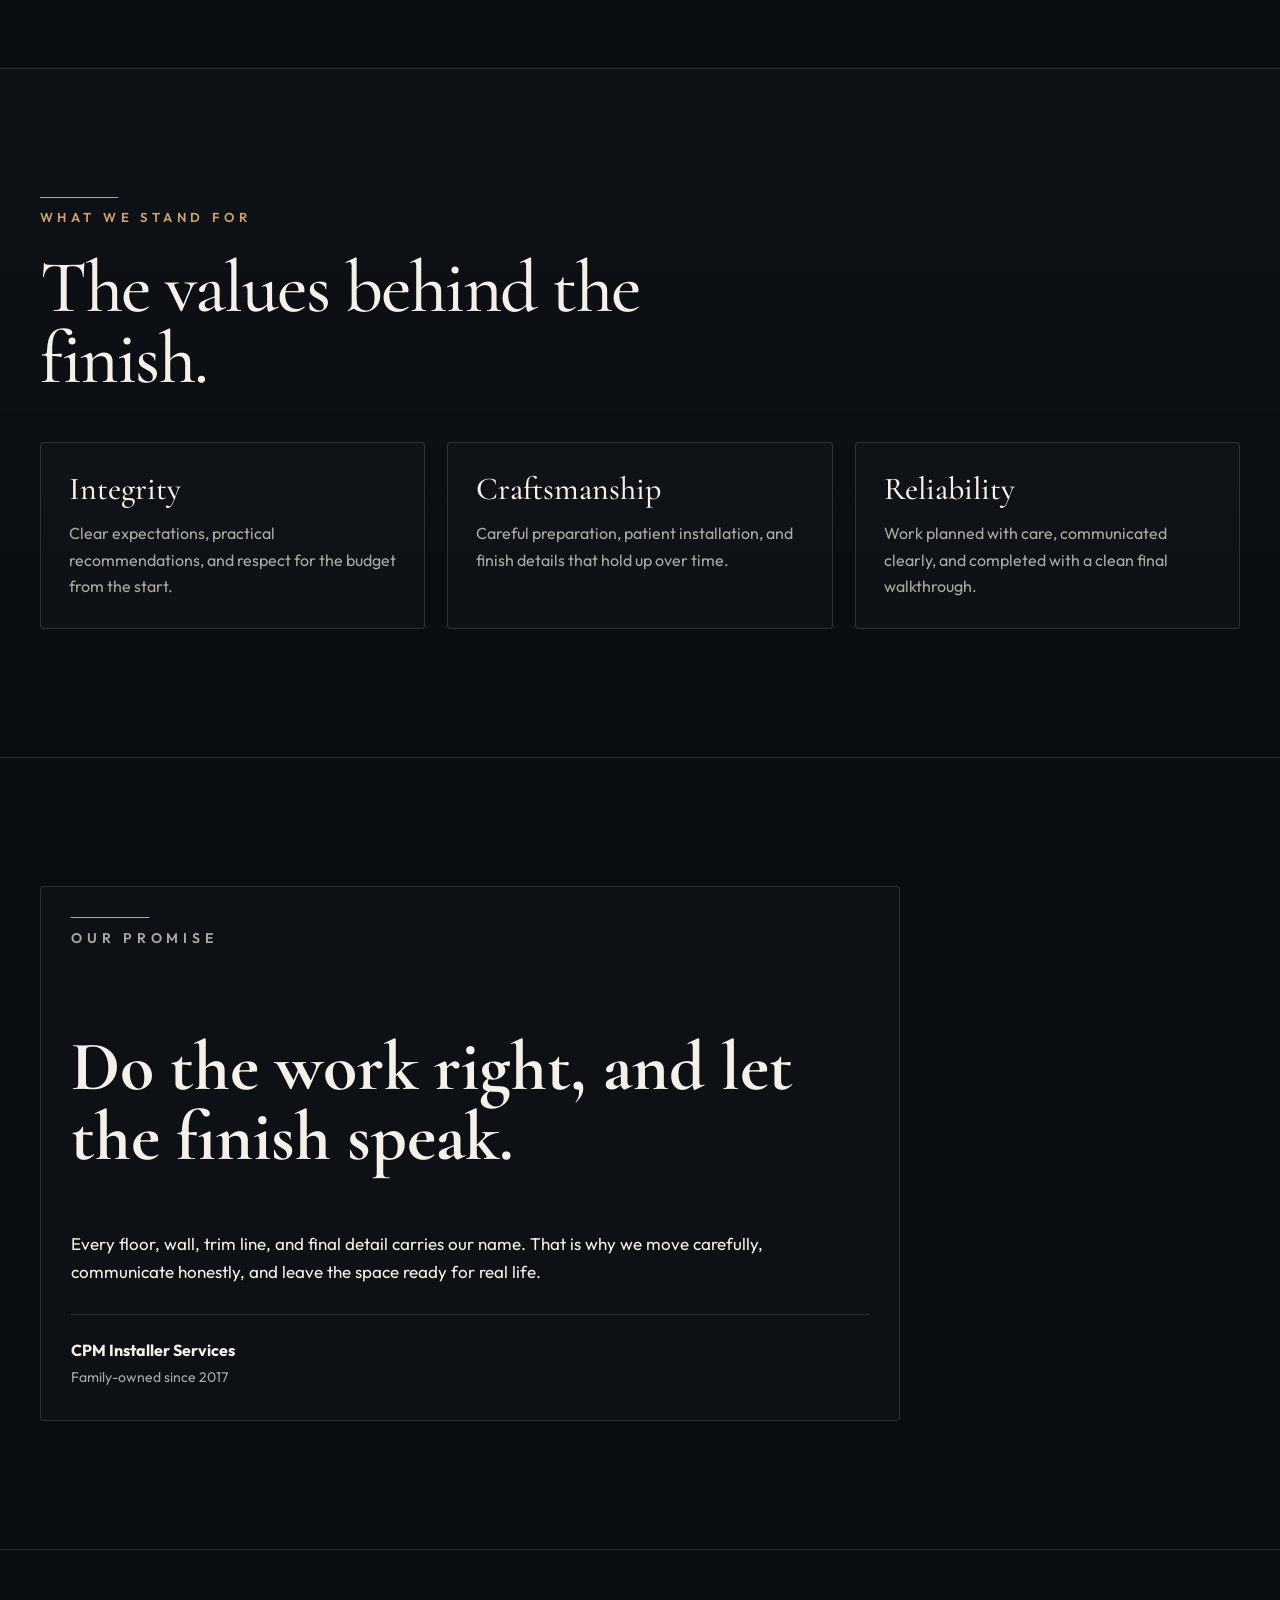
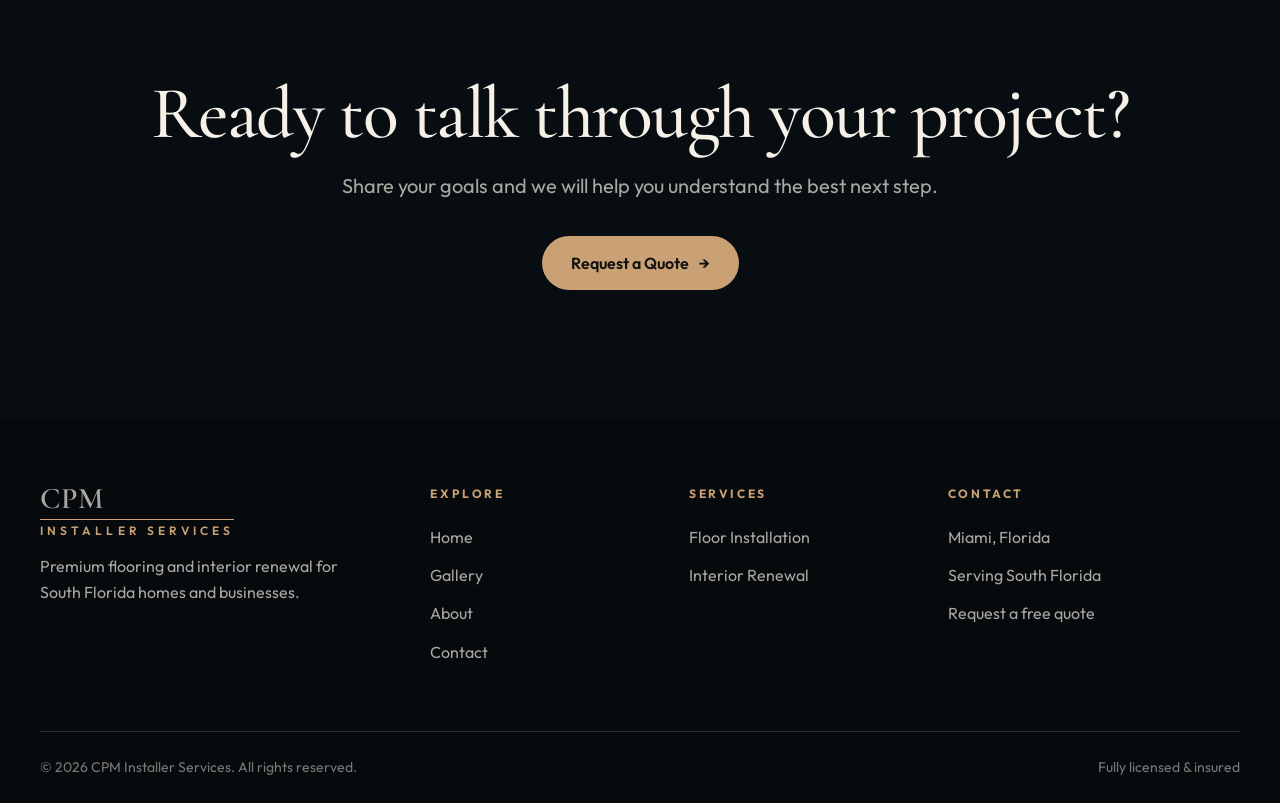
==== commit 56ad6d08: "Add bilingual support and Netlify contact form" ====
--- a/about.html
+++ b/about.html
@@ -3,8 +3,8 @@
 <head>
   <meta charset="UTF-8">
   <meta name="viewport" content="width=device-width, initial-scale=1.0">
-  <meta name="description" content="Learn about CPM Installer Services, a family-owned flooring and interior renewal company serving South Florida.">
-  <title>About | CPM Installer Services</title>
+  <meta name="description" content="Learn about CPM Installer Services, a family-owned flooring and interior renewal company serving South Florida." data-i18n-content="about.description">
+  <title data-i18n="about.title">About | CPM Installer Services</title>
   <link rel="preconnect" href="https://fonts.googleapis.com">
   <link rel="preconnect" href="https://fonts.gstatic.com" crossorigin>
   <link rel="stylesheet" href="./assets/css/style1.css">
@@ -17,18 +17,25 @@
           <span class="brand-main">CPM</span>
           <span class="brand-sub">Installer Services</span>
         </a>
-        <nav class="main-nav" id="siteNav" aria-label="Primary navigation">
-          <a href="./index.html">Home</a>
-          <a href="./flooring.html">Floor Installation</a>
-          <a href="./interior-renewal.html">Interior Renewal</a>
-          <a href="./gallery.html">Gallery</a>
-          <a href="./about.html">About</a>
+        <nav class="main-nav" id="siteNav" aria-label="Primary navigation" data-i18n-aria-label="nav.primary">
+          <a href="./index.html" data-i18n="nav.home">Home</a>
+          <a href="./flooring.html" data-i18n="nav.flooring">Floor Installation</a>
+          <a href="./interior-renewal.html" data-i18n="nav.interior">Interior Renewal</a>
+          <a href="./gallery.html" data-i18n="nav.gallery">Gallery</a>
+          <a href="./about.html" data-i18n="nav.about">About</a>
+          <div class="language-switcher mobile-language" role="group" aria-label="Language options" data-i18n-aria-label="nav.language">
+            <button class="language-option" type="button" data-language="en" aria-pressed="true">EN</button>
+            <button class="language-option" type="button" data-language="es" aria-pressed="false">ES</button>
+          </div>
         </nav>
         <div class="header-actions">
-          <span class="language-pill" aria-label="Language options">EN / ES</span>
-          <a class="btn btn-primary" href="./contact.html">Request a Quote</a>
+          <div class="language-pill language-switcher" role="group" aria-label="Language options" data-i18n-aria-label="nav.language">
+            <button class="language-option" type="button" data-language="en" aria-pressed="true">EN</button>
+            <button class="language-option" type="button" data-language="es" aria-pressed="false">ES</button>
+          </div>
+          <a class="btn btn-primary" href="./contact.html" data-i18n="nav.requestQuote">Request a Quote</a>
         </div>
-        <button class="nav-toggle" id="navToggle" type="button" aria-label="Toggle navigation" aria-expanded="false" aria-controls="siteNav">
+        <button class="nav-toggle" id="navToggle" type="button" aria-label="Toggle navigation" data-i18n-aria-label="nav.toggle" aria-expanded="false" aria-controls="siteNav">
           <span class="nav-toggle-lines" aria-hidden="true"><span></span><span></span><span></span></span>
         </button>
       </div>
@@ -37,25 +44,25 @@
     <main>
       <section class="page-hero" style="--page-hero-image: url('./assets/img/interior(18).jpg');">
         <div class="container">
-          <span class="eyebrow">About Us</span>
-          <h1>Family-owned. Craft-focused. South Florida proud.</h1>
-          <p>CPM Installer Services is a fully licensed and insured company located in Miami, serving all of South Florida with flooring installation and interior renewal.</p>
+          <span class="eyebrow" data-i18n="about.eyebrow">About Us</span>
+          <h1 data-i18n="about.heroTitle">Family-owned. Craft-focused. South Florida proud.</h1>
+          <p data-i18n="about.lead">CPM Installer Services is a fully licensed and insured company located in Miami, serving all of South Florida with flooring installation and interior renewal.</p>
         </div>
       </section>
 
       <section class="section" aria-labelledby="about-story-heading">
         <div class="container split">
           <div class="split-copy">
-            <span class="eyebrow">Our Story</span>
-            <h2 id="about-story-heading">A reputation built one finished room at a time.</h2>
-            <p>Established in October 2017 in the State of Florida, CPM Installer Services began as a family-owned business committed to straightforward communication and dependable craftsmanship.</p>
-            <p>For years, we have continued growing by maintaining high standards, completing projects on time and within budget, and treating every client space with care from project inception through completion.</p>
+            <span class="eyebrow" data-i18n="about.storyEyebrow">Our Story</span>
+            <h2 id="about-story-heading" data-i18n="about.storyTitle">A reputation built one finished room at a time.</h2>
+            <p data-i18n="about.storyText1">Established in October 2017 in the State of Florida, CPM Installer Services began as a family-owned business committed to straightforward communication and dependable craftsmanship.</p>
+            <p data-i18n="about.storyText2">For years, we have continued growing by maintaining high standards, completing projects on time and within budget, and treating every client space with care from project inception through completion.</p>
           </div>
           <div class="story-image">
             <img src="./assets/img/interior(20).jpg" alt="Completed interior renewal project by CPM Installer Services">
             <div class="story-badge">
               <strong>8+</strong>
-              <span>Years Serving</span>
+              <span data-i18n="about.yearsServing">Years Serving</span>
             </div>
           </div>
         </div>
@@ -64,21 +71,21 @@
       <section class="section section-alt" aria-labelledby="values-heading">
         <div class="container">
           <div class="section-heading">
-            <span class="eyebrow">What We Stand For</span>
-            <h2 id="values-heading">The values behind the finish.</h2>
+            <span class="eyebrow" data-i18n="about.valuesEyebrow">What We Stand For</span>
+            <h2 id="values-heading" data-i18n="about.valuesTitle">The values behind the finish.</h2>
           </div>
           <div class="detail-grid">
             <article class="value-card">
-              <h3>Integrity</h3>
-              <p>Clear expectations, practical recommendations, and respect for the budget from the start.</p>
+              <h3 data-i18n="about.integrity">Integrity</h3>
+              <p data-i18n="about.integrityText">Clear expectations, practical recommendations, and respect for the budget from the start.</p>
             </article>
             <article class="value-card">
-              <h3>Craftsmanship</h3>
-              <p>Careful preparation, patient installation, and finish details that hold up over time.</p>
+              <h3 data-i18n="about.craftsmanship">Craftsmanship</h3>
+              <p data-i18n="about.craftsmanshipText">Careful preparation, patient installation, and finish details that hold up over time.</p>
             </article>
             <article class="value-card">
-              <h3>Reliability</h3>
-              <p>Work planned with care, communicated clearly, and completed with a clean final walkthrough.</p>
+              <h3 data-i18n="about.reliability">Reliability</h3>
+              <p data-i18n="about.reliabilityText">Work planned with care, communicated clearly, and completed with a clean final walkthrough.</p>
             </article>
           </div>
         </div>
@@ -87,12 +94,12 @@
       <section class="section" aria-labelledby="promise-heading">
         <div class="container">
           <div class="testimonial-card" style="max-width: 860px;">
-            <span class="eyebrow">Our Promise</span>
-            <h2 id="promise-heading" style="font-family: 'Cormorant Garamond', Georgia, serif; font-size: clamp(42px, 6vw, 70px); line-height: 1;">Do the work right, and let the finish speak.</h2>
-            <blockquote>Every floor, wall, trim line, and final detail carries our name. That is why we move carefully, communicate honestly, and leave the space ready for real life.</blockquote>
+            <span class="eyebrow" data-i18n="about.promiseEyebrow">Our Promise</span>
+            <h2 id="promise-heading" data-i18n="about.promiseTitle" style="font-family: 'Cormorant Garamond', Georgia, serif; font-size: clamp(42px, 6vw, 70px); line-height: 1;">Do the work right, and let the finish speak.</h2>
+            <blockquote data-i18n="about.promiseText">Every floor, wall, trim line, and final detail carries our name. That is why we move carefully, communicate honestly, and leave the space ready for real life.</blockquote>
             <footer>
               <strong>CPM Installer Services</strong>
-              <span>Family-owned since 2017</span>
+              <span data-i18n="about.promiseSince">Family-owned since 2017</span>
             </footer>
           </div>
         </div>
@@ -100,10 +107,10 @@
 
       <section class="cta-band" style="background-image: url('./assets/img/fondo-madera.jpg');" aria-labelledby="about-cta-heading">
         <div class="container">
-          <h2 id="about-cta-heading">Ready to talk through your project?</h2>
-          <p>Share your goals and we will help you understand the best next step.</p>
+          <h2 id="about-cta-heading" data-i18n="about.ctaTitle">Ready to talk through your project?</h2>
+          <p data-i18n="about.ctaText">Share your goals and we will help you understand the best next step.</p>
           <div class="hero-actions" style="justify-content: center;">
-            <a class="btn btn-primary" href="./contact.html">Request a Quote <span aria-hidden="true">&rarr;</span></a>
+            <a class="btn btn-primary" href="./contact.html"><span data-i18n="nav.requestQuote">Request a Quote</span> <span aria-hidden="true">&rarr;</span></a>
           </div>
         </div>
       </section>
@@ -116,40 +123,41 @@
             <span class="brand-main">CPM</span>
             <span class="brand-sub">Installer Services</span>
           </a>
-          <p>Premium flooring and interior renewal for South Florida homes and businesses.</p>
+          <p data-i18n="footer.tagline">Premium flooring and interior renewal for South Florida homes and businesses.</p>
         </div>
         <div>
-          <h3>Explore</h3>
+          <h3 data-i18n="footer.explore">Explore</h3>
           <ul class="footer-links">
-            <li><a href="./index.html">Home</a></li>
-            <li><a href="./gallery.html">Gallery</a></li>
-            <li><a href="./about.html">About</a></li>
-            <li><a href="./contact.html">Contact</a></li>
+            <li><a href="./index.html" data-i18n="nav.home">Home</a></li>
+            <li><a href="./gallery.html" data-i18n="nav.gallery">Gallery</a></li>
+            <li><a href="./about.html" data-i18n="nav.about">About</a></li>
+            <li><a href="./contact.html" data-i18n="footer.contact">Contact</a></li>
           </ul>
         </div>
         <div>
-          <h3>Services</h3>
+          <h3 data-i18n="footer.services">Services</h3>
           <ul class="footer-links">
-            <li><a href="./flooring.html">Floor Installation</a></li>
-            <li><a href="./interior-renewal.html">Interior Renewal</a></li>
+            <li><a href="./flooring.html" data-i18n="nav.flooring">Floor Installation</a></li>
+            <li><a href="./interior-renewal.html" data-i18n="nav.interior">Interior Renewal</a></li>
           </ul>
         </div>
         <div>
-          <h3>Contact</h3>
+          <h3 data-i18n="footer.contact">Contact</h3>
           <ul class="footer-contact">
             <li>Miami, Florida</li>
-            <li>Serving South Florida</li>
-            <li><a href="./contact.html">Request a free quote</a></li>
+            <li data-i18n="footer.serving">Serving South Florida</li>
+            <li><a href="./contact.html" data-i18n="footer.requestFreeQuote">Request a free quote</a></li>
           </ul>
         </div>
       </div>
       <div class="container footer-bottom">
-        <span>&copy; 2026 CPM Installer Services. All rights reserved.</span>
-        <span>Fully licensed &amp; insured</span>
+        <span data-i18n="footer.copyright">&copy; 2026 CPM Installer Services. All rights reserved.</span>
+        <span data-i18n="footer.licensed">Fully licensed &amp; insured</span>
       </div>
     </footer>
   </div>
 
   <script src="./assets/js/js2.js"></script>
+  <script src="./assets/js/i18n.js"></script>
 </body>
 </html>
--- a/assets/css/style1.css
+++ b/assets/css/style1.css
@@ -142,19 +142,46 @@
   display: inline-flex;
   align-items: center;
   min-height: 34px;
-  padding: 0 13px;
+  padding: 3px;
   border: 1px solid var(--line);
   border-radius: 999px;
+  transition: border-color 180ms ease, color 180ms ease;
+}
+
+.language-pill:hover,
+.language-pill:focus-within {
+  border-color: var(--champagne);
+}
+
+.language-option {
+  min-width: 28px;
+  min-height: 26px;
+  padding: 0 6px;
+  border: 0;
+  border-radius: 999px;
+  background: transparent;
   color: var(--muted);
-  font-size: 12px;
+  cursor: pointer;
+  font-size: 11px;
+  font-weight: 700;
   letter-spacing: 0.08em;
-  transition: border-color 180ms ease, color 180ms ease;
-}
-
-.language-pill:hover,
-.language-pill:focus {
-  border-color: var(--champagne);
+  line-height: 1;
+}
+
+.language-option:hover,
+.language-option:focus-visible,
+.language-option.is-active {
+  background: rgba(202, 161, 116, 0.16);
   color: var(--champagne);
+}
+
+.language-option:focus-visible {
+  outline: 2px solid var(--champagne);
+  outline-offset: 2px;
+}
+
+.mobile-language {
+  display: none;
 }
 
 .nav-toggle {
@@ -987,6 +1014,20 @@
     font-size: 18px;
   }
 
+  .main-nav.is-open .mobile-language {
+    display: flex;
+    align-items: center;
+    gap: 8px;
+    padding: 16px 0;
+    border-bottom: 1px solid var(--line);
+  }
+
+  .main-nav.is-open .mobile-language .language-option {
+    min-width: 42px;
+    min-height: 34px;
+    font-size: 12px;
+  }
+
   .stats-strip,
   .services-grid,
   .split,
@@ -1027,6 +1068,10 @@
     padding: 0 16px;
   }
 
+  .header-inner {
+    gap: 10px;
+  }
+
   .container {
     width: min(100% - 32px, var(--container));
   }
@@ -1041,9 +1086,7 @@
   }
 
   .brand-sub {
-    max-width: 100%;
-    font-size: 10px;
-    letter-spacing: 0.26em;
+    display: none;
   }
 
   .hero {
@@ -1141,13 +1184,8 @@
 }
 
 @media (max-width: 420px) {
-  .brand-sub {
-    font-size: 9px;
-    letter-spacing: 0.18em;
-  }
-
   .header-actions .btn {
-    padding: 0 12px;
+    padding: 0 10px;
     font-size: 12px;
   }
 }
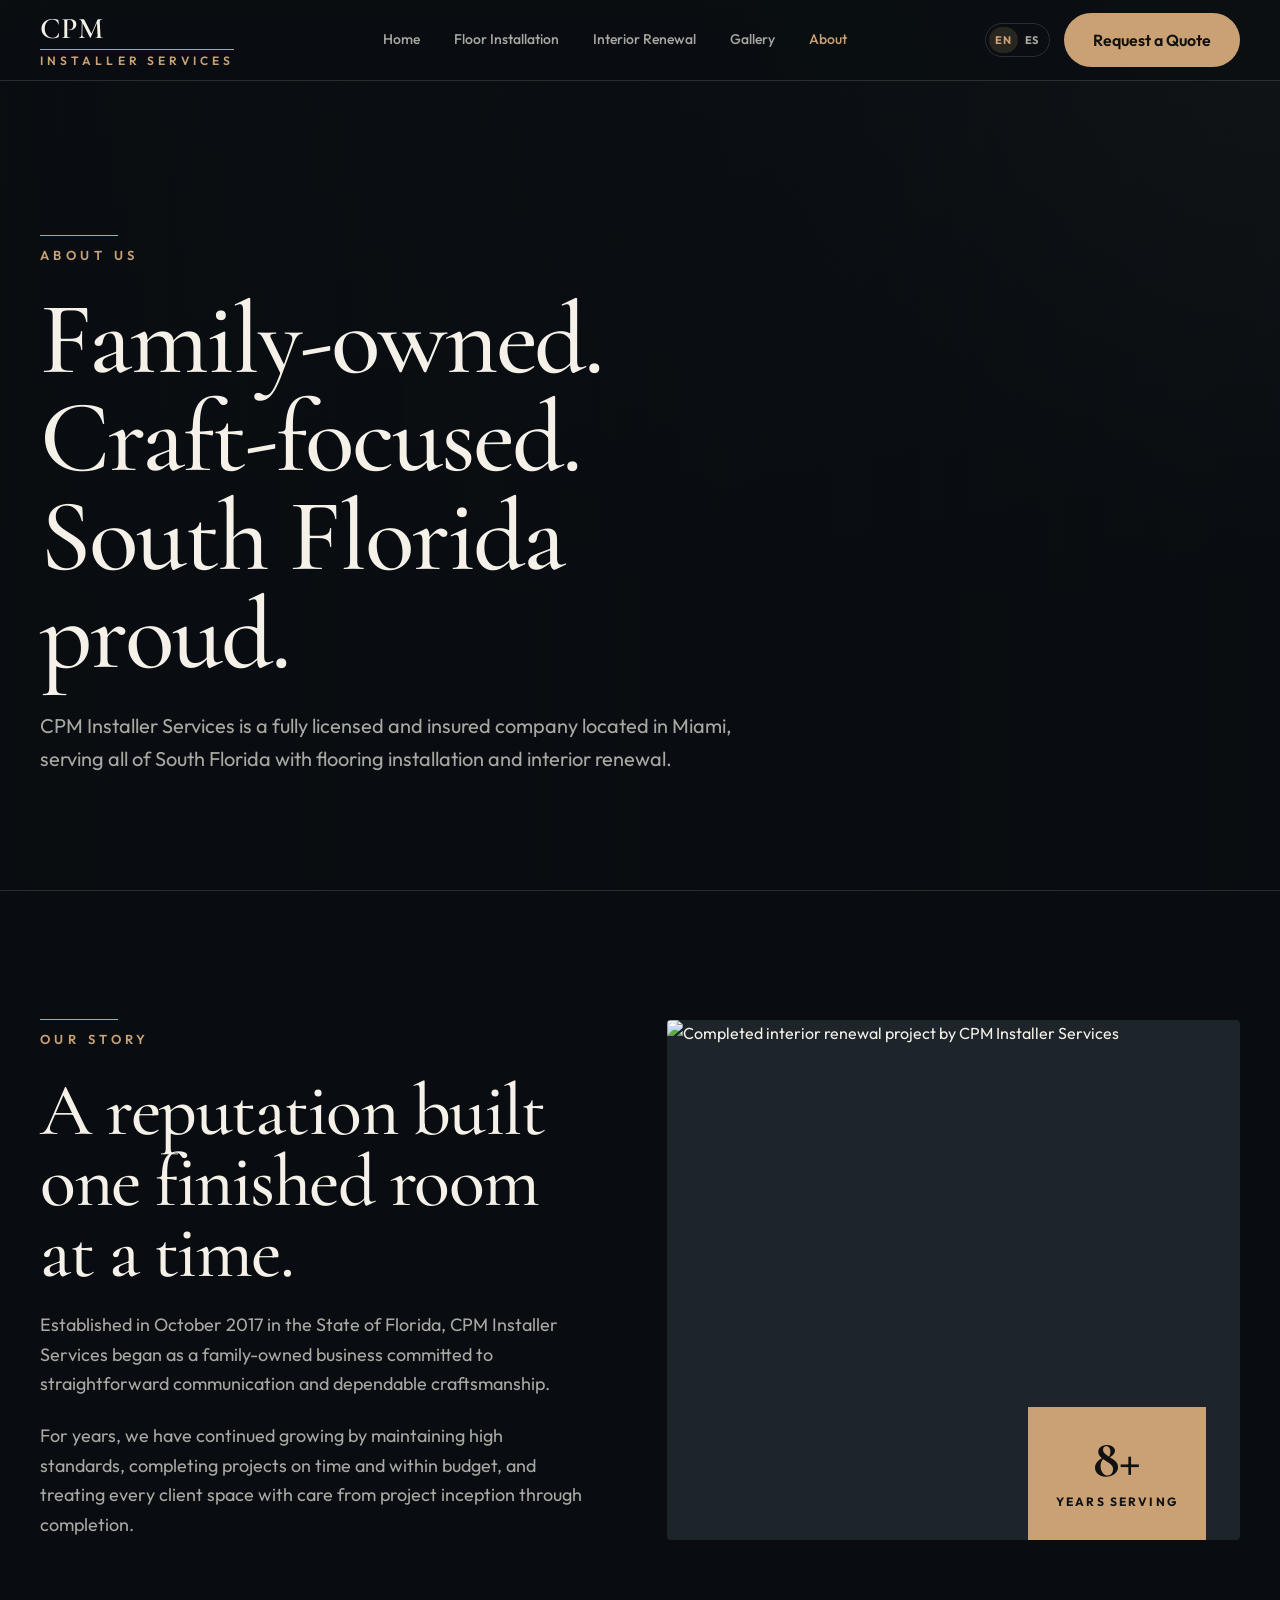
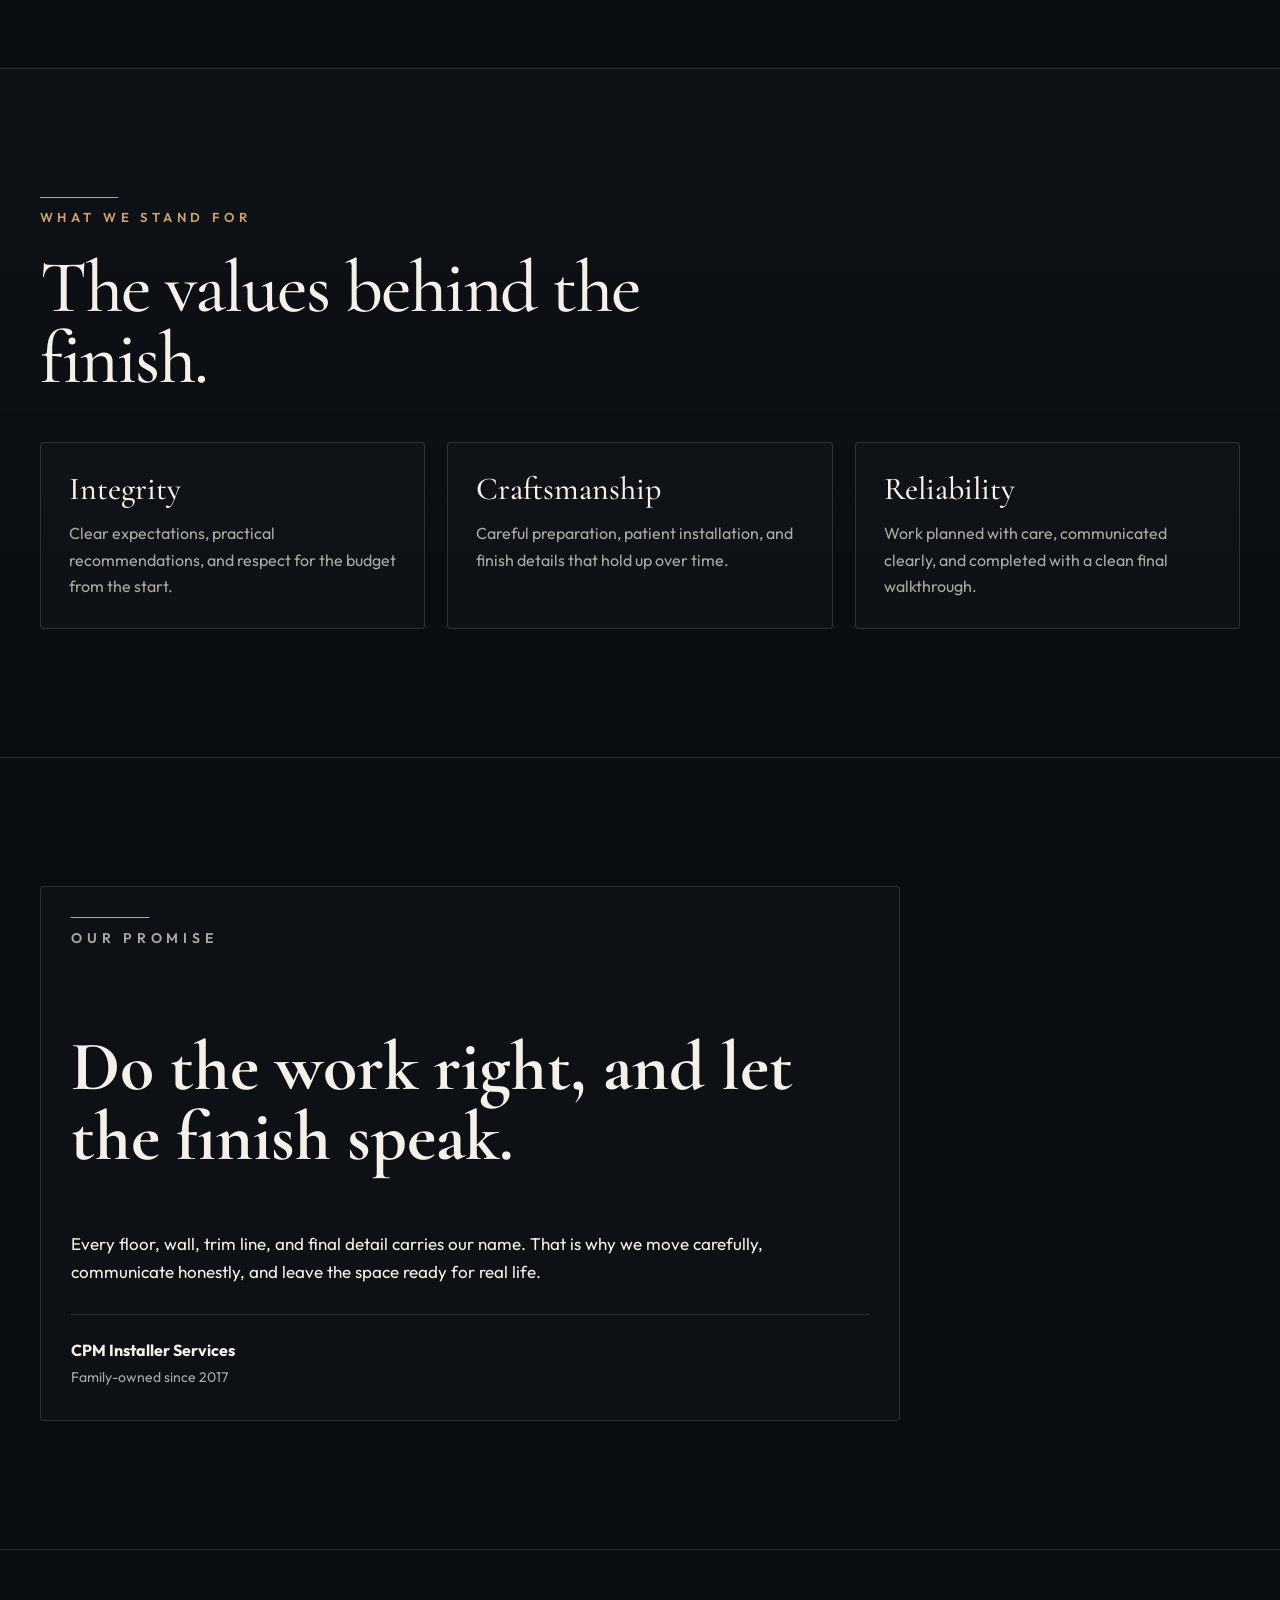
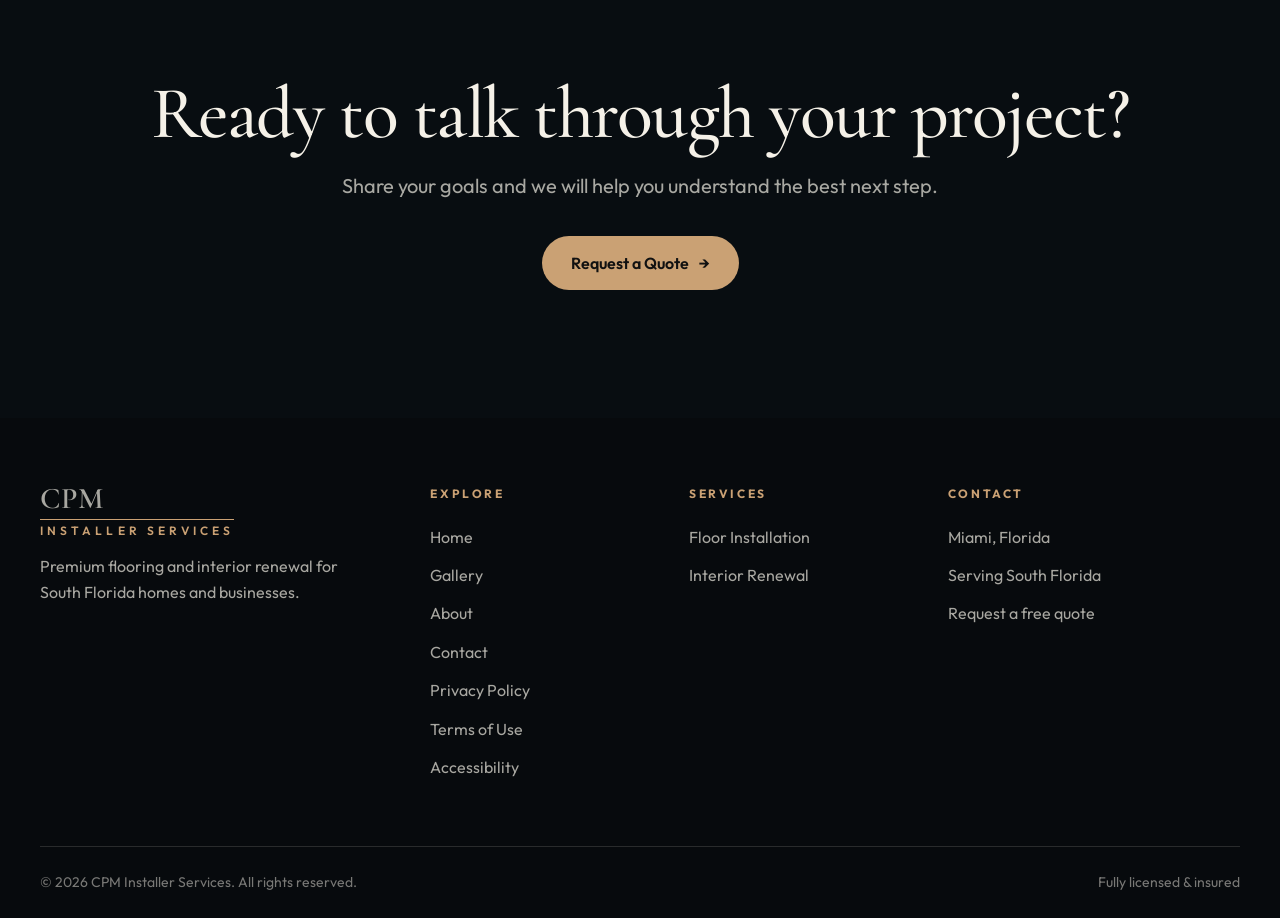
==== commit c1db887d: "Add bilingual legal pages" ====
--- a/about.html
+++ b/about.html
@@ -132,6 +132,9 @@
             <li><a href="./gallery.html" data-i18n="nav.gallery">Gallery</a></li>
             <li><a href="./about.html" data-i18n="nav.about">About</a></li>
             <li><a href="./contact.html" data-i18n="footer.contact">Contact</a></li>
+            <li><a href="./privacy.html" data-i18n="footer.privacy">Privacy Policy</a></li>
+            <li><a href="./terms.html" data-i18n="footer.terms">Terms of Use</a></li>
+            <li><a href="./accessibility.html" data-i18n="footer.accessibility">Accessibility</a></li>
           </ul>
         </div>
         <div>
--- a/assets/css/style1.css
+++ b/assets/css/style1.css
@@ -653,6 +653,51 @@
   font-size: 20px;
 }
 
+.legal-content {
+  max-width: 860px;
+}
+
+.legal-updated {
+  margin: 0 0 34px;
+  color: var(--champagne);
+  font-size: 14px;
+  font-weight: 600;
+  letter-spacing: 0.08em;
+  text-transform: uppercase;
+}
+
+.legal-content section {
+  padding: 32px 0;
+  border-top: 1px solid var(--line);
+}
+
+.legal-content h2 {
+  margin: 0;
+  font-family: 'Cormorant Garamond', Georgia, serif;
+  font-size: clamp(34px, 4vw, 48px);
+  line-height: 0.95;
+}
+
+.legal-content p,
+.legal-content li {
+  color: var(--muted);
+}
+
+.legal-content p {
+  margin: 16px 0 0;
+}
+
+.legal-content ul {
+  display: grid;
+  gap: 10px;
+  margin: 18px 0 0;
+  padding-left: 22px;
+}
+
+.legal-content a {
+  color: var(--champagne);
+}
+
 .detail-grid {
   display: grid;
   grid-template-columns: repeat(3, 1fr);
